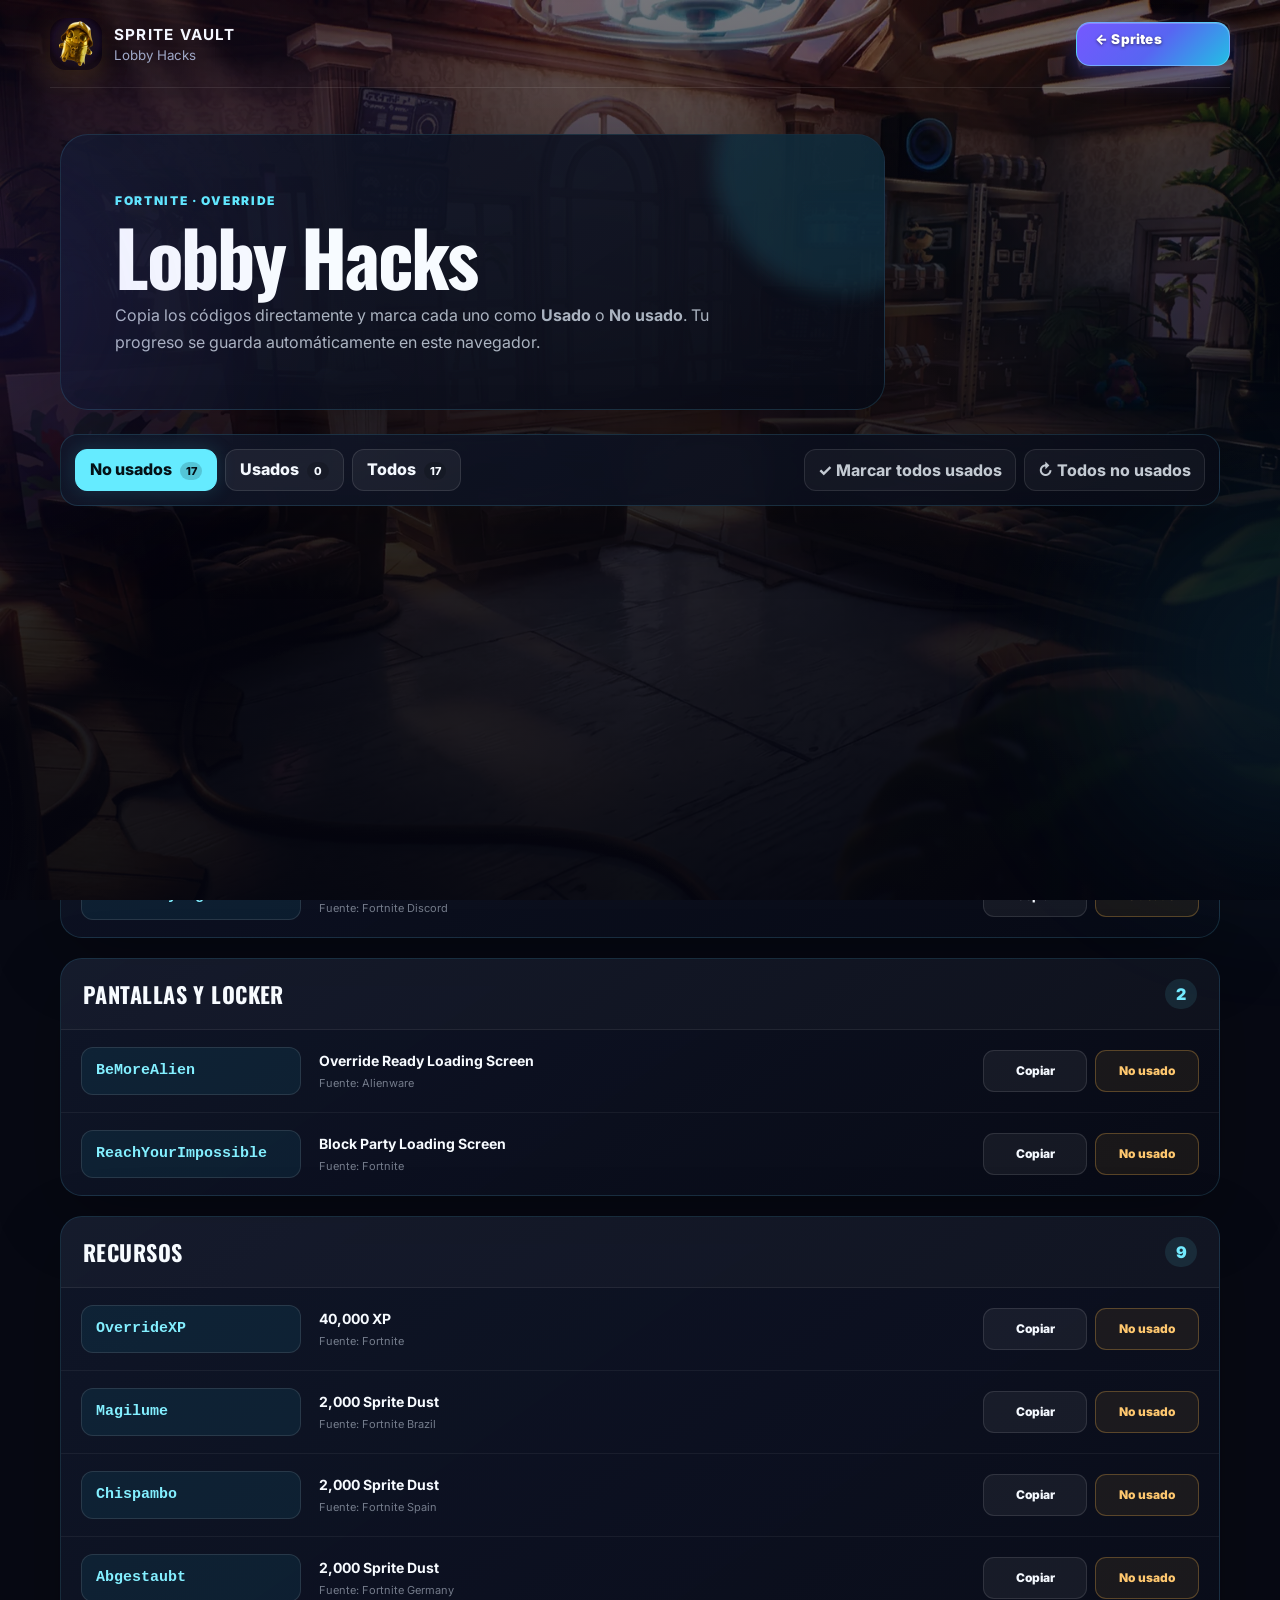
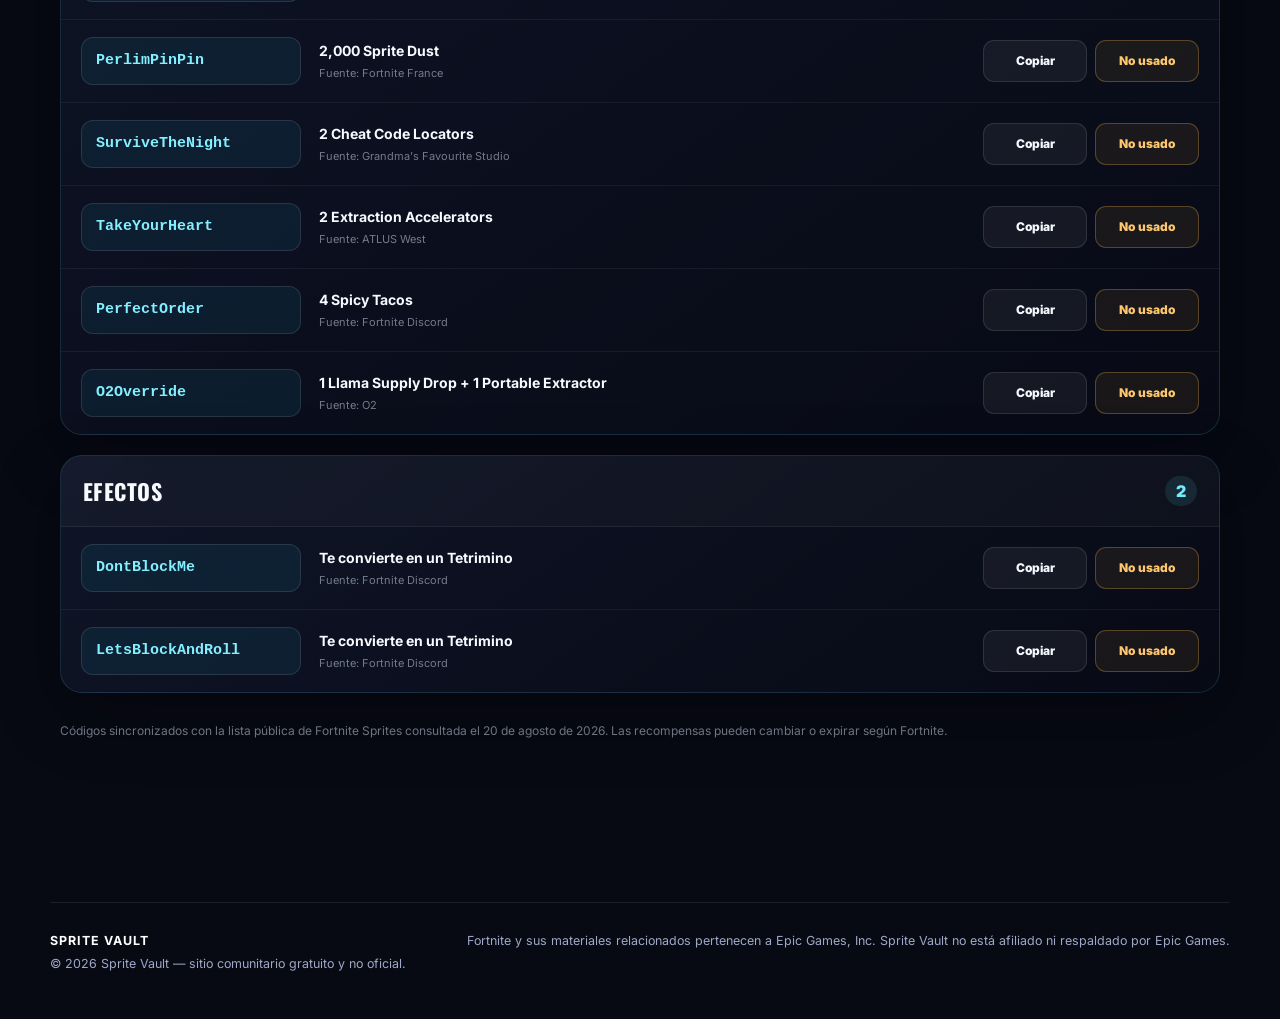
==== codes.html @ 7ed3a5ed "Add Lobby Hacks page" ====
<!DOCTYPE html>
<html lang="es">
<head>
  <meta charset="UTF-8" />
  <meta name="viewport" content="width=device-width, initial-scale=1.0" />
  <meta name="theme-color" content="#090b16" />
  <meta name="description" content="Códigos Lobby Hacks de Fortnite Override en Sprite Vault." />
  <title>Lobby Hacks | Sprite Vault</title>
  <link rel="preconnect" href="https://fonts.googleapis.com">
  <link rel="preconnect" href="https://fonts.gstatic.com" crossorigin>
  <link href="https://fonts.googleapis.com/css2?family=Inter:wght@400;500;600;700;800;900&family=Oswald:wght@500;700;900&display=swap" rel="stylesheet">
  <link rel="stylesheet" href="styles.css?v=12.0" />
  <link rel="stylesheet" href="codes.css?v=12.0" />
</head>
<body class="lobby-hacks-page">
  <div class="page-backdrop" aria-hidden="true"></div>
  <div class="ambient ambient-one"></div>
  <div class="ambient ambient-two"></div>

  <header class="site-header">
    <a class="brand" href="index.html" aria-label="Volver al rastreador de Sprite Vault">
      <span class="brand-mark"><img src="images/sprite-vault-logo.png" alt="" /></span>
      <span>
        <strong>SPRITE VAULT</strong>
        <small>Lobby Hacks</small>
      </span>
    </a>

    <div class="header-actions">
      <a class="button header-share-button lobby-back-link" href="index.html">← Sprites</a>
    </div>
  </header>

  <main class="lobby-shell">
    <section class="lobby-hero">
      <div class="lobby-hero-copy">
        <span class="lobby-kicker">FORTNITE · OVERRIDE</span>
        <h1>Lobby Hacks</h1>
        <p>Copia los códigos directamente y marca cada uno como <b>Usado</b> o <b>No usado</b>. Tu progreso se guarda automáticamente en este navegador.</p>
      </div>

      <aside class="lobby-progress-card" aria-label="Progreso de códigos">
        <span>PROGRESO</span>
        <strong id="hackProgressText">0 usados de 17</strong>
        <div class="hack-progress-track"><div class="hack-progress-fill" id="hackProgressFill"></div></div>
        <div class="lobby-mini-stats">
          <div><b id="hackUnusedCount">17</b><span>No usados</span></div>
          <div><b id="hackUsedCount">0</b><span>Usados</span></div>
          <div><b id="hackTotalCount">17</b><span>Total</span></div>
        </div>
      </aside>
    </section>

    <section class="lobby-toolbar" aria-label="Filtros de códigos">
      <div class="hack-filter-tabs" id="hackFilters">
        <button type="button" data-filter="unused">No usados <span id="filterUnusedCount">17</span></button>
        <button type="button" data-filter="used">Usados <span id="filterUsedCount">0</span></button>
        <button type="button" data-filter="all">Todos <span id="filterAllCount">17</span></button>
      </div>

      <div class="hack-bulk-actions">
        <button type="button" id="markAllUsed">✓ Marcar todos usados</button>
        <button type="button" id="markAllUnused">↻ Todos no usados</button>
      </div>
    </section>

    <section id="hackList" aria-live="polite"></section>

    <p class="lobby-source-note">
      Códigos sincronizados con la lista pública de Fortnite Sprites consultada el 20 de agosto de 2026. Las recompensas pueden cambiar o expirar según Fortnite.
    </p>
  </main>

  <footer>
    <div>
      <strong>SPRITE VAULT</strong>
      <span>© 2026 Sprite Vault — sitio comunitario gratuito y no oficial.</span>
    </div>
    <span>Fortnite y sus materiales relacionados pertenecen a Epic Games, Inc. Sprite Vault no está afiliado ni respaldado por Epic Games.</span>
  </footer>

  <script src="codes-data.js?v=12.0"></script>
  <script src="codes-app.js?v=12.0"></script>
</body>
</html>
---- styles.css ----
:root {
  --bg: #070913;
  --panel: rgba(18, 21, 39, .82);
  --panel-solid: #121527;
  --panel-light: #1a1f38;
  --text: #f5f7ff;
  --muted: #9fa8c7;
  --line: rgba(255,255,255,.09);
  --purple: #8b5cf6;
  --purple-light: #bda5ff;
  --cyan: #35d7ff;
  --green: #35e59b;
  --gold: #ffcc5c;
  --radius: 22px;
  --shadow: 0 20px 60px rgba(0,0,0,.35);
}
* { box-sizing: border-box; }
html { scroll-behavior: smooth; }
body {
  margin: 0; min-height: 100vh; color: var(--text);
  font-family: Inter, system-ui, sans-serif; overflow-x: hidden;
  background: var(--bg);
}
button, input, select { font: inherit; }
button, a { -webkit-tap-highlight-color: transparent; }

.page-backdrop {
  position: fixed;
  inset: 0;
  z-index: 0;
  pointer-events: none;
  background-image:
    linear-gradient(180deg, rgba(7,9,19,.56) 0%, rgba(7,9,19,.78) 42%, rgba(7,9,19,.94) 100%),
    radial-gradient(circle at 18% 18%, rgba(139,92,246,.17), transparent 32%),
    radial-gradient(circle at 84% 34%, rgba(53,215,255,.10), transparent 30%),
    url('images/vault-card-bg.webp');
  background-size: cover;
  background-position: center top;
  background-repeat: no-repeat;
  filter: saturate(.92) contrast(1.03);
}

.site-header,
.page-shell,
footer {
  position: relative;
  z-index: 2;
}

.ambient {
  position: fixed; width: 340px; height: 340px; border-radius: 50%;
  filter: blur(110px); opacity: .12; pointer-events: none; z-index: 1;
}
.ambient-one { background: var(--purple); top: 15%; left: -180px; }
.ambient-two { background: var(--cyan); right: -180px; top: 55%; }
.site-header {
  width: min(1180px, calc(100% - 32px)); margin: 0 auto; min-height: 88px;
  display: flex; align-items: center; justify-content: space-between; border-bottom: 1px solid var(--line);
}
.brand { display: flex; align-items: center; gap: 12px; text-decoration: none; color: var(--text); }
.brand-mark {
  display: grid;
  place-items: center;
  width: 52px;
  height: 52px;
  flex: 0 0 52px;
  border-radius: 16px;
  background: radial-gradient(circle at 50% 44%, rgba(255,211,85,.18), rgba(139,92,246,.08) 58%, transparent 72%);
  box-shadow: 0 8px 30px rgba(255,193,46,.16);
  overflow: hidden;
}
.brand-mark img {
  width: 94%;
  height: 94%;
  object-fit: contain;
  display: block;
  filter: drop-shadow(0 4px 8px rgba(0,0,0,.35));
}
.brand strong { display: block; letter-spacing: .08em; font-size: .95rem; }
.brand small { display: block; color: var(--muted); margin-top: 3px; }
.header-actions { display: flex; gap: 10px; }
.button { border: 1px solid transparent; border-radius: 12px; padding: 11px 16px; color: var(--text); text-decoration: none; cursor: pointer; font-weight: 700; }
.button-primary { background: linear-gradient(135deg, var(--purple), #6853e8); }
.button-ghost { background: rgba(255,255,255,.04); border-color: var(--line); }
.page-shell { width: min(1180px, calc(100% - 32px)); margin: 0 auto; }
.hero { min-height: 315px; display: flex; align-items: center; justify-content: space-between; gap: 60px; padding: 48px 4%; }
.hero-copy { max-width: 720px; }
.eyebrow { color: var(--cyan); font-weight: 800; letter-spacing: .14em; font-size: .72rem; text-transform: uppercase; }
.hero h1 { font-size: clamp(2.6rem, 6.4vw, 5rem); line-height: .98; letter-spacing: -.065em; margin: 16px 0 15px; max-width: 760px; }
.hero p { color: var(--muted); font-size: 1.02rem; line-height: 1.6; max-width: 560px; margin: 0; }
.hero-summary {
  display: inline-flex;
  align-items: center;
  margin-top: 18px;
  border: 1px solid var(--line);
  background: rgba(7,9,19,.44);
  color: #d7ddf4;
  border-radius: 999px;
  padding: 9px 13px;
  font-size: .78rem;
  font-weight: 700;
  backdrop-filter: blur(10px);
}
.stats-grid { display: grid; grid-template-columns: repeat(3, 1fr); gap: 16px; margin-bottom: 22px; }
.stat-card { background: var(--panel); border: 1px solid var(--line); border-radius: var(--radius); padding: 22px; backdrop-filter: blur(16px); box-shadow: var(--shadow); }
.stat-heading { display: flex; justify-content: space-between; align-items: center; }
.stat-heading span, .stat-card > span, .stat-highlight span { color: var(--muted); }
.stat-heading strong { font-size: 1.15rem; }
.progress-track { height: 9px; border-radius: 99px; background: rgba(255,255,255,.08); overflow: hidden; margin: 18px 0 12px; }
.progress-fill { height: 100%; width: 0; border-radius: inherit; background: linear-gradient(90deg, var(--purple), var(--cyan)); transition: width .35s ease; }
.progress-fill.mastery { background: linear-gradient(90deg, #f7b84b, #ffe58b); }
.stat-card small { color: var(--muted); }
.stat-highlight { display: flex; align-items: center; gap: 18px; }
.stat-highlight strong { display: block; font-size: 1.55rem; margin: 5px 0; }
.stat-icon { display: grid; place-items: center; min-width: 60px; height: 60px; border-radius: 18px; background: rgba(53,215,255,.1); color: var(--cyan) !important; font-size: 2rem; }
.control-panel {
  background: rgba(15,18,34,.9); border: 1px solid var(--line); border-radius: var(--radius); padding: 18px;
  position: sticky; top: 12px; z-index: 5; backdrop-filter: blur(20px); box-shadow: var(--shadow);
}
.search-wrap { display: flex; align-items: center; gap: 12px; background: rgba(255,255,255,.04); border: 1px solid var(--line); border-radius: 14px; padding: 0 15px; margin-bottom: 15px; }
.search-wrap span { color: var(--muted); font-size: 1.5rem; }
.search-wrap input { width: 100%; height: 50px; border: 0; outline: 0; background: transparent; color: var(--text); }
.search-wrap input::placeholder { color: #777f9d; }
.filters { display: flex; align-items: end; flex-wrap: wrap; gap: 16px; }
.filter-group { display: grid; gap: 7px; }
.filter-label { color: var(--muted); font-size: .72rem; font-weight: 800; text-transform: uppercase; letter-spacing: .08em; }
.segmented { display: flex; gap: 4px; background: rgba(255,255,255,.04); padding: 4px; border-radius: 12px; max-width: 100%; overflow-x: auto; scrollbar-width: thin; }
.segmented button { border: 0; border-radius: 9px; padding: 8px 10px; color: var(--muted); background: transparent; cursor: pointer; font-weight: 700; display: inline-flex; align-items: center; gap: 6px; white-space: nowrap; }
.segmented button span { min-width: 22px; padding: 2px 6px; border-radius: 999px; background: rgba(255,255,255,.08); color: #cbd2ea; font-size: .68rem; line-height: 1.35; text-align: center; }
.segmented button.active span { background: rgba(139,92,246,.24); color: white; }
.segmented button.active { background: var(--panel-light); color: white; }
select { min-width: 170px; height: 40px; color: white; background: var(--panel-light); border: 1px solid var(--line); border-radius: 10px; padding: 0 12px; outline: 0; }
.toggle { display: flex; align-items: center; gap: 9px; color: var(--muted); cursor: pointer; margin: 0 0 7px auto; font-size: .9rem; }
.toggle input { display: none; }
.toggle-ui { width: 42px; height: 24px; background: #353a50; border-radius: 99px; position: relative; }
.toggle-ui::after { content: ""; position: absolute; width: 18px; height: 18px; top: 3px; left: 3px; border-radius: 50%; background: white; transition: transform .2s ease; }
.toggle input:checked + .toggle-ui { background: var(--purple); }
.toggle input:checked + .toggle-ui::after { transform: translateX(18px); }
.results-heading { display: flex; justify-content: space-between; align-items: end; margin: 52px 0 20px; }
.results-heading h2 { margin: 8px 0 0; font-size: 2rem; letter-spacing: -.04em; }
.result-count { color: var(--muted); }
.theme-section { margin-bottom: 42px; }
.theme-header { display: flex; align-items: center; gap: 12px; margin: 0 0 16px; color: var(--text); font-size: 1.2rem; }
.theme-header::after { content: ""; height: 1px; background: var(--line); flex: 1; }
.theme-header small { color: var(--muted); font-size: .8rem; font-weight: 500; }
.sprite-grid { display: grid; grid-template-columns: repeat(4, 1fr); gap: 16px; }
.sprite-card {
  --theme-accent: rgba(53,215,255,.35);
  --theme-overlay: linear-gradient(165deg, rgba(18,21,39,.32), rgba(18,21,39,.56));
  --theme-overlay-hover: linear-gradient(165deg, rgba(18,21,39,.16), rgba(18,21,39,.3));
  --theme-border: rgba(255,255,255,.09);
  --theme-shadow: rgba(0,0,0,.2);
  background: var(--panel);
  border: 1px solid var(--theme-border);
  border-radius: 20px;
  overflow: hidden;
  box-shadow: 0 14px 35px var(--theme-shadow);
  transition: transform .24s ease, border-color .24s ease, box-shadow .24s ease;
}
.sprite-card:hover {
  transform: translateY(-6px);
  border-color: color-mix(in srgb, var(--theme-accent) 70%, white 20%);
  box-shadow: 0 18px 40px color-mix(in srgb, var(--theme-accent) 26%, rgba(0,0,0,.45));
}
.sprite-card.is-owned { border-color: color-mix(in srgb, var(--theme-accent) 55%, rgba(53,229,155,.5)); }
.sprite-visual {
  height: 250px;
  display: grid;
  place-items: center;
  position: relative;
  overflow: hidden;
  isolation: isolate;
  background: #0e1121;
}

/* The page uses the room image. Each Sprite card keeps only its own theme tint. */
.sprite-visual::before {
  content: "";
  position: absolute;
  inset: 0;
  z-index: -2;
  background:
    radial-gradient(circle at 50% 35%, color-mix(in srgb, var(--theme-accent) 66%, transparent) 0%, transparent 52%),
    linear-gradient(150deg, color-mix(in srgb, var(--theme-accent) 26%, #151a31), #0e1121 72%);
  opacity: .95;
  transition: opacity .28s ease, transform .28s ease, filter .28s ease;
}

.sprite-visual::after {
  content: "";
  position: absolute;
  inset: 0;
  z-index: -1;
  background:
    linear-gradient(125deg, rgba(255,255,255,.07), transparent 32%),
    var(--theme-overlay);
  opacity: .72;
  transition: opacity .28s ease, background .28s ease;
}

.sprite-card:hover .sprite-visual::before {
  opacity: 1;
  transform: scale(1.04);
  filter: saturate(1.18) brightness(1.08);
}

.sprite-card:hover .sprite-visual::after {
  background:
    linear-gradient(125deg, rgba(255,255,255,.12), transparent 34%),
    var(--theme-overlay-hover);
  opacity: .48;
}
.sprite-image {
  width: 90%; height: 90%; object-fit: contain; position: relative; z-index: 1;
  filter: drop-shadow(0 16px 18px rgba(0,0,0,.45)); transition: transform .25s ease;
}
.sprite-card:hover .sprite-image { transform: scale(1.06); }
.image-fallback { display: none; font-size: 4rem; color: var(--purple-light); position: relative; z-index: 1; }
.sprite-image.image-error { display: none; }
.sprite-image.image-error + .image-fallback { display: block; }
.sprite-rarity {
  position: absolute; z-index: 2; top: 12px; left: 12px; border-radius: 99px;
  background: rgba(7,9,19,.72); border: 1px solid color-mix(in srgb, var(--theme-accent) 40%, rgba(255,255,255,.09));
  padding: 6px 10px; font-size: .68rem; font-weight: 800; text-transform: uppercase; backdrop-filter: blur(10px);
}
.sprite-info { padding: 17px; }
.sprite-title-row { display: flex; justify-content: space-between; gap: 10px; min-height: 82px; }
.sprite-title-row > div { flex: 1; min-width: 0; }
.sprite-theme { color: color-mix(in srgb, var(--theme-accent) 70%, white 35%); font-size: .68rem; font-weight: 800; text-transform: uppercase; letter-spacing: .09em; }
.sprite-name { margin: 6px 0 3px; font-size: 1.07rem; line-height: 1.2; }
.sprite-secondary-row {
  display: flex;
  align-items: baseline;
  justify-content: space-between;
  gap: 10px;
  min-width: 0;
}
.sprite-original-name,
.sprite-find-rate {
  color: #727b99;
  font-size: .7rem;
  font-weight: 600;
  line-height: 1.3;
}
.sprite-original-name { min-width: 0; overflow: hidden; text-overflow: ellipsis; white-space: nowrap; }
.sprite-find-rate { flex: 0 0 auto; text-align: right; }
.favorite-button { border: 0; background: transparent; color: #78809e; font-size: 1.6rem; cursor: pointer; align-self: start; }
.favorite-button.active { color: var(--gold); }
.sprite-actions { display: grid; grid-template-columns: 1fr 1fr; gap: 8px; margin-top: 14px; }
.sprite-actions button { border: 1px solid var(--line); border-radius: 10px; padding: 9px 6px; cursor: pointer; color: var(--muted); background: rgba(255,255,255,.04); font-size: .76rem; font-weight: 800; }
.collection-button.active { color: #07130e; background: var(--green); border-color: var(--green); }
.mastery-button.active { color: #201500; background: var(--gold); border-color: var(--gold); }
.mastery-button:disabled { opacity: .35; cursor: not-allowed; }
.empty-state { text-align: center; padding: 90px 20px; color: var(--muted); }
.empty-state span { font-size: 4rem; color: var(--purple-light); }
.empty-state h3 { color: white; margin-bottom: 8px; }
dialog { border: 0; padding: 0; border-radius: 22px; color: var(--text); background: transparent; width: min(520px, calc(100% - 28px)); }
dialog::backdrop { background: rgba(2,3,9,.78); backdrop-filter: blur(8px); }
.dialog-card { position: relative; background: #13172b; border: 1px solid var(--line); border-radius: 22px; padding: 28px; }
.dialog-card h2 { margin-bottom: 8px; }
.dialog-card p { color: var(--muted); line-height: 1.6; }
.dialog-close {
  position: absolute;
  z-index: 40;
  right: 14px;
  top: 12px;
  width: 40px;
  height: 40px;
  display: grid;
  place-items: center;
  border: 1px solid rgba(255,255,255,.11);
  border-radius: 50%;
  background: rgba(7,9,19,.72);
  color: white;
  font-size: 1.45rem;
  line-height: 1;
  cursor: pointer;
  backdrop-filter: blur(12px);
}
.share-box { display: flex; gap: 8px; margin-top: 18px; }
.share-box input { min-width: 0; flex: 1; border: 1px solid var(--line); border-radius: 10px; background: #0b0e1c; color: var(--muted); padding: 11px; }
.share-box button { border: 0; border-radius: 10px; background: var(--purple); color: white; padding: 0 16px; font-weight: 800; cursor: pointer; }
#copyStatus { display: block; min-height: 18px; margin-top: 10px; color: var(--green); }
footer { width: min(1180px, calc(100% - 32px)); margin: 70px auto 0; border-top: 1px solid var(--line); padding: 28px 0 45px; display: flex; justify-content: space-between; gap: 30px; color: var(--muted); font-size: .78rem; line-height: 1.6; }
footer div { display: grid; gap: 3px; }
footer strong { color: white; letter-spacing: .08em; }
@media (max-width: 1050px) { .sprite-grid { grid-template-columns: repeat(3, 1fr); } }
@media (max-width: 820px) {
  .hero { padding-inline: 0; }
  .stats-grid { grid-template-columns: 1fr 1fr; } .stat-highlight { grid-column: 1 / -1; }
  .sprite-grid { grid-template-columns: repeat(2, 1fr); } .toggle { margin-left: 0; }
}
@media (max-width: 620px) {
  .brand-mark { width: 46px; height: 46px; flex-basis: 46px; }
  .page-backdrop {
    background-position: 53% top;
    background-image:
      linear-gradient(180deg, rgba(7,9,19,.58) 0%, rgba(7,9,19,.82) 40%, rgba(7,9,19,.96) 100%),
      radial-gradient(circle at 20% 16%, rgba(139,92,246,.15), transparent 34%),
      url('images/vault-card-bg.webp');
  }
  .site-header { min-height: 76px; } .brand small { display: none; }
  .header-actions {
    gap: 6px;
  }
  .header-actions .button-ghost {
    display: inline-flex;
    align-items: center;
    justify-content: center;
    padding: 9px 10px;
    font-size: .72rem;
    line-height: 1.1;
    text-align: center;
  }
  .header-actions .button-primary {
    padding: 9px 10px;
    font-size: .72rem;
    line-height: 1.1;
    text-align: center;
  }
  .hero { min-height: auto; padding: 40px 0 32px; } .hero h1 { font-size: 2.75rem; }
  .stats-grid { grid-template-columns: 1fr; } .stat-highlight { grid-column: auto; }
  .control-panel {
    position: static;
    top: auto;
    z-index: auto;
  }
  .segmented { width: 100%; overflow-x: auto; }
  .segmented button { flex: 1 0 auto; } .filters, .filter-group { width: 100%; } select { width: 100%; }
  .sprite-grid { grid-template-columns: 1fr 1fr; gap: 10px; }
  .sprite-visual { height: 180px; } .sprite-info { padding: 13px; }
  .sprite-title-row { min-height: 91px; } .sprite-name { font-size: .95rem; }
  .sprite-actions { grid-template-columns: 1fr; }
  .results-heading { margin-top: 38px; } .result-count { display: none; }
  footer { flex-direction: column; gap: 8px; } .share-box { flex-direction: column; } .share-box button { padding: 11px; }
}
@media (max-width: 390px) { .sprite-grid { grid-template-columns: 1fr; } .sprite-visual { height: 230px; } }


/* ===== V9: progress, profile sharing, mobile controls and details ===== */
.progress-overview {
  display: grid;
  grid-template-columns: minmax(300px, .88fr) 1.5fr;
  gap: 16px;
  margin-bottom: 22px;
}
.progress-circle-card {
  display: flex;
  align-items: center;
  gap: 22px;
  min-height: 100%;
  padding: 24px;
  background: rgba(18,21,39,.82);
  border: 1px solid var(--line);
  border-radius: var(--radius);
  backdrop-filter: blur(16px);
  box-shadow: var(--shadow);
}
.progress-ring {
  --progress: 0;
  width: 132px;
  aspect-ratio: 1;
  flex: 0 0 132px;
  display: grid;
  place-items: center;
  border-radius: 50%;
  background:
    radial-gradient(circle at center, #11152a 58%, transparent 60%),
    conic-gradient(var(--cyan) calc(var(--progress) * 1%), rgba(255,255,255,.08) 0);
  box-shadow: 0 0 34px rgba(53,215,255,.13);
}
.progress-ring-inner {
  width: 96px;
  aspect-ratio: 1;
  display: grid;
  place-content: center;
  text-align: center;
  border-radius: 50%;
  background: rgba(8,11,23,.9);
  border: 1px solid rgba(255,255,255,.08);
}
.progress-ring-inner strong { font-size: 1.65rem; letter-spacing: -.04em; }
.progress-ring-inner span { color: var(--muted); font-size: .7rem; margin-top: 2px; }
.progress-circle-copy h2 { margin: 8px 0 7px; font-size: 1.45rem; letter-spacing: -.035em; }
.progress-circle-copy p { color: var(--muted); margin: 0; line-height: 1.5; }
.compact-stats { margin: 0; }
.compact-stats .stat-card { box-shadow: none; }

.reset-filters {
  align-self: end;
  min-height: 40px;
  margin: 0 0 0 auto;
  padding: 8px 12px;
  border: 1px solid var(--line);
  border-radius: 10px;
  background: rgba(255,255,255,.045);
  color: #c5cce4;
  cursor: pointer;
  font-weight: 750;
  white-space: nowrap;
}
.reset-filters:hover { color: white; border-color: rgba(189,165,255,.35); }

.sprite-visual { cursor: pointer; }
.new-badge {
  position: absolute;
  z-index: 3;
  top: 12px;
  right: 12px;
  padding: 6px 9px;
  border-radius: 999px;
  background: linear-gradient(135deg,#35e59b,#35d7ff);
  color: #061510;
  font-size: .65rem;
  font-weight: 900;
  letter-spacing: .055em;
  text-transform: uppercase;
  box-shadow: 0 6px 20px rgba(53,229,155,.22);
}
.view-detail-hint {
  position: absolute;
  z-index: 3;
  left: 50%;
  bottom: 12px;
  translate: -50% 8px;
  opacity: 0;
  padding: 7px 11px;
  border: 1px solid rgba(255,255,255,.13);
  border-radius: 999px;
  background: rgba(7,9,19,.7);
  color: white;
  font-size: .7rem;
  font-weight: 800;
  backdrop-filter: blur(10px);
  transition: opacity .2s ease, translate .2s ease;
}
.sprite-card:hover .view-detail-hint { opacity: 1; translate: -50% 0; }

.sprite-dialog { width: min(880px, calc(100% - 24px)); }
.sprite-detail-card {
  display: grid;
  grid-template-columns: minmax(260px, .9fr) 1.1fr;
  padding: 0;
  overflow: hidden;
}
.sprite-detail-visual {
  --theme-accent: rgba(53,215,255,.7);
  min-height: 510px;
  position: relative;
  display: grid;
  place-items: center;
  background:
    radial-gradient(circle at 50% 35%, color-mix(in srgb,var(--theme-accent) 62%,transparent), transparent 52%),
    linear-gradient(145deg,#151a31,#0e1121);
  overflow: hidden;
}
.sprite-detail-visual::before {
  content:"";
  position:absolute;
  inset:0;
  background: var(--theme-overlay);
  opacity:.56;
}
.sprite-detail-visual img {
  position: relative;
  z-index: 1;
  width: 92%;
  height: 88%;
  object-fit: contain;
  filter: drop-shadow(0 22px 24px rgba(0,0,0,.48));
}
.detail-new { top: 18px; right: 18px; }
.sprite-detail-content { padding: 40px 34px 32px; }
.sprite-detail-content h2 { font-size: 2rem; margin: 8px 0 5px; letter-spacing: -.045em; }
.detail-secondary-row {
  display: flex;
  align-items: flex-start;
  justify-content: space-between;
  gap: 18px;
  margin: 0 0 24px;
}
#detailOriginalName,
.detail-find-rate > strong {
  color: var(--muted);
  font-size: .86rem;
  font-weight: 650;
  line-height: 1.35;
}
.detail-find-rate {
  display: grid;
  justify-items: end;
  gap: 3px;
  max-width: 190px;
  text-align: right;
}
.detail-find-rate small {
  color: #7f88a4;
  font-size: .61rem;
  line-height: 1.25;
}
.detail-rarity-card {
  padding: 15px;
  border: 1px solid var(--line);
  border-radius: 14px;
  background: rgba(255,255,255,.035);
}
.detail-rarity-card span { display:block; color:var(--muted); font-size:.72rem; margin-bottom:6px; }
.detail-rarity-card strong { font-size:1.04rem; }
.rarity-explanation {
  margin-top: 14px;
  padding: 14px;
  border-left: 3px solid var(--cyan);
  background: rgba(53,215,255,.055);
  color: #dce4fa;
  line-height: 1.55;
  font-size: .86rem;
}
.rarity-source { display:block; color:#7f88a4; line-height:1.5; margin-top:10px; }
.detail-ability-card {
  margin-top: 14px;
  padding: 16px;
  border: 1px solid color-mix(in srgb,var(--theme-accent) 34%,var(--line));
  border-radius: 14px;
  background: linear-gradient(145deg,rgba(255,255,255,.055),rgba(255,255,255,.025));
  box-shadow: inset 0 1px 0 rgba(255,255,255,.045);
}
.detail-card-label {
  display: block;
  margin-bottom: 8px;
  color: var(--theme-accent);
  font-size: .72rem;
  font-weight: 900;
  letter-spacing: .09em;
  text-transform: uppercase;
}
#detailAbility,
.detail-variant-bonus p {
  margin: 0;
  color: #eef3ff;
  font-size: .9rem;
  line-height: 1.55;
}
.detail-variant-bonus {
  margin-top: 13px;
  padding-top: 13px;
  border-top: 1px solid rgba(255,255,255,.09);
}
.detail-variant-bonus strong {
  display: block;
  margin-bottom: 5px;
  color: #b8c4e2;
  font-size: .74rem;
}
.detail-variant-bonus p { color: #dce5fb; font-size: .84rem; }
.detail-actions { display:grid; grid-template-columns:1fr 1fr; gap:9px; margin-top:26px; }
.detail-actions button {
  min-height: 44px;
  border:1px solid var(--line);
  border-radius:11px;
  color:var(--muted);
  background:rgba(255,255,255,.045);
  cursor:pointer;
  font-weight:800;
}
.detail-actions button.active:first-child { background:var(--green); border-color:var(--green); color:#07130e; }
.detail-actions button.active:last-child { background:var(--gold); border-color:var(--gold); color:#201500; }
.detail-actions button:disabled { opacity:.42; cursor:not-allowed; }

.public-view .collection-button,
.public-view .mastery-button { cursor:not-allowed; }
.public-view .favorite-button { visibility:hidden; }

@media (max-width: 920px) {
  .progress-overview { grid-template-columns:1fr; }
  .compact-stats { grid-template-columns:repeat(3,1fr); }
  .compact-stats .stat-highlight { grid-column:auto; }
}
@media (max-width: 700px) {
  .control-panel .filters {
    display:grid;
    grid-template-columns:1fr;
    gap:12px;
  }
  .control-panel .filter-group { min-width:0; }
  .segmented {
    display:grid;
    grid-template-columns:repeat(2,minmax(0,1fr));
    overflow:visible;
    gap:6px;
    padding:6px;
  }
  .segmented button {
    justify-content:space-between;
    min-height:40px;
    padding:8px 10px;
  }
  .segmented button:first-child { grid-column:1 / -1; }
  .toggle { margin:0; min-height:40px; }
  .reset-filters { width:100%; margin:0; }
  .sprite-detail-card { grid-template-columns:1fr; max-height:88vh; overflow:auto; }
  .sprite-detail-visual { min-height:300px; }
  .sprite-detail-content { padding:28px 22px 24px; }
}
@media (max-width: 520px) {
  .progress-circle-card { align-items:center; padding:19px; gap:15px; }
  .progress-ring { width:104px; flex-basis:104px; }
  .progress-ring-inner { width:76px; }
  .progress-ring-inner strong { font-size:1.3rem; }
  .progress-circle-copy h2 { font-size:1.15rem; }
  .compact-stats { grid-template-columns:1fr; }
  .detail-actions { grid-template-columns:1fr; }
  .view-detail-hint { display:none; }
}


@media (max-width: 470px) {
  .site-header {
    gap: 8px;
  }

  .brand {
    min-width: 0;
  }

  .brand strong {
    font-size: .78rem;
  }

  .header-actions {
    flex: 1;
    justify-content: flex-end;
  }

  .header-actions .button {
    max-width: 104px;
    min-height: 38px;
    padding: 7px 8px;
    font-size: .66rem;
  }
}

@media (max-width: 370px) {
  .brand strong {
    display: none;
  }

  .brand-logo {
    width: 42px;
    height: 42px;
  }

  .header-actions .button {
    max-width: 112px;
  }
}


/* ===== V9.4: screenshot sharing and New group ===== */

.new-filter-button {
  color: #bdfbe3 !important;
}

.new-filter-button span {
  background: rgba(53,229,155,.13) !important;
  color: #bdfbe3 !important;
}

.new-filter-button.active {
  background: linear-gradient(135deg,rgba(53,229,155,.16),rgba(53,215,255,.13)) !important;
  box-shadow: inset 0 0 0 1px rgba(53,229,155,.14);
}

.new-group-summary {
  display: flex;
  align-items: center;
  justify-content: space-between;
  gap: 22px;
  margin-bottom: 18px;
  padding: 20px 22px;
  border: 1px solid rgba(53,229,155,.18);
  border-radius: 18px;
  background:
    linear-gradient(130deg,rgba(53,229,155,.07),rgba(53,215,255,.045)),
    rgba(18,21,39,.74);
}

.new-group-summary h3 {
  margin: 6px 0 4px;
  font-size: 1.6rem;
}

.new-group-summary p {
  margin: 0;
  color: var(--muted);
  line-height: 1.5;
}

.new-group-count {
  min-width: 112px;
  padding: 13px 16px;
  border-radius: 15px;
  background: rgba(7,9,19,.48);
  text-align: center;
}

.new-group-count strong,
.new-group-count span {
  display: block;
}

.new-group-count strong {
  color: #ff7894;
  font-size: 1.65rem;
}

.new-group-count span {
  margin-top: 3px;
  color: var(--muted);
  font-size: .72rem;
}

.sprite-card.new-filter-card { position: relative; }

.new-status-label {
  position: absolute;
  z-index: 5;
  left: 12px;
  bottom: 12px;
  padding: 5px 8px;
  border-radius: 999px;
  font-size: .62rem;
  font-weight: 900;
  letter-spacing: .05em;
}

.new-status-label.owned {
  background: rgba(53,229,155,.92);
  color: #06150f;
}

.new-status-label.missing {
  background: #ff5d7c;
  color: white;
}

.new-filter-card .view-detail-hint {
  display: none;
}

.sprite-card.new-missing-highlight .sprite-image {
  opacity: 1;
  filter: drop-shadow(0 16px 18px rgba(0,0,0,.45));
}

/* Full-page view made for mobile screenshots. */
.capture-page[hidden] {
  display: none;
}

body.capture-mode {
  min-height: 100vh;
  overflow-y: auto;
}

body.capture-mode > .site-header,
body.capture-mode > .page-shell,
body.capture-mode > footer,
body.capture-mode > dialog {
  display: none !important;
}

.capture-page {
  position: relative;
  z-index: 20;
  min-height: 100vh;
  padding: 18px 16px 48px;
}

.capture-toolbar {
  position: sticky;
  top: 10px;
  z-index: 30;
  width: min(1180px,100%);
  margin: 0 auto 16px;
  display: grid;
  grid-template-columns: auto 1fr auto;
  align-items: center;
  gap: 14px;
  padding: 12px;
  border: 1px solid rgba(255,255,255,.11);
  border-radius: 16px;
  background: rgba(10,13,28,.9);
  backdrop-filter: blur(18px);
  box-shadow: 0 12px 34px rgba(0,0,0,.3);
}

.capture-back {
  min-height: 40px;
  padding: 9px 12px;
  border: 1px solid var(--line);
  border-radius: 11px;
  background: rgba(255,255,255,.055);
  color: white;
  cursor: pointer;
  font-weight: 800;
}

.capture-toolbar-copy {
  display: grid;
  gap: 2px;
}

.capture-toolbar-copy strong {
  font-size: .9rem;
}

.capture-toolbar-copy span {
  color: var(--muted);
  font-size: .72rem;
}

.capture-view-buttons {
  display: flex;
  gap: 5px;
  padding: 4px;
  border-radius: 12px;
  background: rgba(255,255,255,.045);
}

.capture-view-buttons button {
  min-height: 36px;
  padding: 7px 11px;
  border: 0;
  border-radius: 9px;
  background: transparent;
  color: var(--muted);
  cursor: pointer;
  font-size: .75rem;
  font-weight: 800;
}

.capture-view-buttons button.active {
  background: var(--panel-light);
  color: white;
}

.capture-sheet {
  width: min(1180px,100%);
  margin: 0 auto;
  overflow: hidden;
  border: 1px solid rgba(189,165,255,.19);
  border-radius: 22px;
  background:
    linear-gradient(180deg,rgba(11,14,30,.86),rgba(7,9,19,.97)),
    url('images/vault-card-bg.webp') center top / cover fixed;
  box-shadow: 0 25px 80px rgba(0,0,0,.42);
}

.capture-sheet-header {
  display: flex;
  align-items: center;
  justify-content: space-between;
  gap: 24px;
  padding: 24px;
  border-bottom: 1px solid rgba(255,255,255,.08);
  background: rgba(7,9,19,.46);
}

.capture-sheet-brand {
  display: flex;
  align-items: center;
  gap: 12px;
}

.capture-sheet-brand img {
  width: 58px;
  height: 58px;
  object-fit: contain;
}

.capture-sheet-brand strong,
.capture-sheet-brand span {
  display: block;
}

.capture-sheet-brand strong {
  letter-spacing: .1em;
  font-size: .96rem;
}

.capture-sheet-brand span {
  margin-top: 4px;
  color: var(--muted);
  font-size: .76rem;
}

.capture-sheet-summary {
  display: grid;
  grid-template-columns: repeat(4,minmax(72px,1fr));
  gap: 8px;
}

.capture-sheet-summary div {
  min-width: 82px;
  padding: 10px 12px;
  border: 1px solid rgba(255,255,255,.075);
  border-radius: 12px;
  background: rgba(7,9,19,.55);
  text-align: center;
}

.capture-sheet-summary strong,
.capture-sheet-summary span {
  display: block;
}

.capture-sheet-summary strong {
  font-size: 1.08rem;
}

.capture-sheet-summary span {
  margin-top: 2px;
  color: var(--muted);
  font-size: .64rem;
}

.capture-legend {
  display: flex;
  flex-wrap: wrap;
  gap: 12px 18px;
  padding: 14px 24px;
  border-bottom: 1px solid rgba(255,255,255,.06);
  background: rgba(7,9,19,.32);
  color: #cbd3eb;
  font-size: .72rem;
}

.capture-legend span {
  display: inline-flex;
  align-items: center;
  gap: 6px;
}

.capture-legend i {
  width: 20px;
  height: 20px;
  display: grid;
  place-items: center;
  border-radius: 7px;
  font-style: normal;
  font-size: .66rem;
  font-weight: 900;
}

.legend-owned {
  background: var(--green);
  color: #06150f;
}

.legend-missing {
  background: #ff5d7c;
  color: white;
}

.legend-mastered {
  background: var(--gold);
  color: #251800;
}

.legend-new {
  background: var(--cyan);
  color: #00181e;
}

.capture-section-heading {
  display: flex;
  align-items: end;
  justify-content: space-between;
  gap: 20px;
  padding: 22px 24px 14px;
}

.capture-section-heading h1 {
  margin: 6px 0 0;
  font-size: 1.9rem;
  letter-spacing: -.045em;
}

.capture-section-heading > span {
  color: var(--muted);
  font-size: .78rem;
}

.capture-grid {
  display: grid;
  grid-template-columns: repeat(8,minmax(0,1fr));
  gap: 9px;
  padding: 10px 18px 24px;
}

.capture-sprite {
  --theme-accent: rgba(72,217,255,.72);
  position: relative;
  min-width: 0;
  overflow: hidden;
  border: 1px solid color-mix(in srgb,var(--theme-accent) 42%,rgba(255,255,255,.08));
  border-radius: 13px;
  background:
    radial-gradient(circle at 50% 28%,color-mix(in srgb,var(--theme-accent) 28%,transparent),transparent 55%),
    rgba(15,18,34,.88);
}

.capture-sprite-image {
  position: relative;
  aspect-ratio: 1;
  display: grid;
  place-items: center;
  overflow: hidden;
}

.capture-sprite-image img {
  width: 94%;
  height: 94%;
  object-fit: contain;
  filter: drop-shadow(0 7px 8px rgba(0,0,0,.36));
}

.capture-sprite > strong {
  height: 36px;
  display: -webkit-box;
  align-content: center;
  padding: 5px 6px 7px;
  overflow: hidden;
  color: #eef2ff;
  font-size: .64rem;
  line-height: 1.15;
  text-align: center;
  -webkit-line-clamp: 2;
  -webkit-box-orient: vertical;
}

.capture-sprite.is-owned::before,
.capture-sprite.is-missing::after {
  position: absolute;
  z-index: 5;
  top: 6px;
  left: 6px;
  min-width: 22px;
  height: 22px;
  display: grid;
  place-items: center;
  border-radius: 8px;
  font-size: .68rem;
  font-weight: 950;
}

.capture-sprite.is-owned::before {
  content: "✓";
  background: var(--green);
  color: #06150f;
}

.capture-sprite.is-missing {
  border: 2px solid rgba(255,93,124,.96);
  box-shadow:
    inset 0 0 0 1px rgba(255,93,124,.16),
    0 0 16px rgba(255,61,103,.15);
}

.capture-sprite.is-missing::after {
  content: "!";
  background: #ff5d7c;
  color: white;
}

.capture-sprite.is-missing .capture-sprite-image img {
  opacity: 1;
  filter: drop-shadow(0 7px 8px rgba(0,0,0,.36));
}

.capture-sprite.is-missing > strong {
  color: #ffffff;
}

.capture-new-badge {
  position: absolute;
  z-index: 4;
  right: 5px;
  top: 5px;
  padding: 3px 5px;
  border-radius: 999px;
  background: var(--cyan);
  color: #00171d;
  font-size: .46rem;
  font-weight: 950;
  text-transform: uppercase;
}

.capture-mastered-badge {
  position: absolute;
  z-index: 4;
  right: 5px;
  bottom: 5px;
  width: 22px;
  height: 22px;
  display: grid;
  place-items: center;
  border-radius: 8px;
  background: var(--gold);
  color: #241800;
  font-size: .72rem;
}

.capture-sheet-footer {
  display: flex;
  justify-content: space-between;
  gap: 20px;
  padding: 15px 24px 18px;
  border-top: 1px solid rgba(255,255,255,.07);
  color: #8e98b6;
  font-size: .7rem;
}

.capture-tip {
  width: min(1180px,100%);
  margin: 14px auto 0;
  color: #adb5ce;
  font-size: .76rem;
  text-align: center;
}

@media (max-width: 900px) {
  .capture-grid {
    grid-template-columns: repeat(6,minmax(0,1fr));
  }
}

@media (max-width: 700px) {
  .segmented button:first-child {
    grid-column: auto;
  }

  .segmented {
    grid-template-columns: repeat(2,minmax(0,1fr));
  }

  .segmented .new-filter-button {
    grid-column: auto;
  }

  .capture-page {
    padding: 8px 7px 34px;
  }

  .capture-toolbar {
    top: 5px;
    grid-template-columns: auto 1fr;
    gap: 8px;
    border-radius: 14px;
  }

  .capture-toolbar-copy span {
    display: none;
  }

  .capture-view-buttons {
    grid-column: 1 / -1;
    display: grid;
    grid-template-columns: 1fr 1fr;
  }

  .capture-sheet {
    border-radius: 15px;
  }

  .capture-sheet-header {
    align-items: flex-start;
    padding: 15px 13px 13px;
  }

  .capture-sheet-brand img {
    width: 43px;
    height: 43px;
  }

  .capture-sheet-brand strong {
    font-size: .77rem;
  }

  .capture-sheet-brand span {
    font-size: .62rem;
  }

  .capture-sheet-summary {
    grid-template-columns: repeat(2,minmax(58px,1fr));
    gap: 5px;
  }

  .capture-sheet-summary div {
    min-width: 0;
    padding: 7px 6px;
  }

  .capture-sheet-summary strong {
    font-size: .85rem;
  }

  .capture-sheet-summary span {
    font-size: .54rem;
  }

  .capture-legend {
    gap: 8px 12px;
    padding: 10px 12px;
    font-size: .6rem;
  }

  .capture-section-heading {
    padding: 15px 13px 8px;
  }

  .capture-section-heading h1 {
    font-size: 1.35rem;
  }

  .capture-grid {
    grid-template-columns: repeat(4,minmax(0,1fr));
    gap: 5px;
    padding: 7px 7px 15px;
  }

  .capture-sprite {
    border-radius: 9px;
  }

  .capture-sprite > strong {
    height: 31px;
    padding: 4px 3px 5px;
    font-size: .52rem;
  }

  .capture-sprite.is-owned::before,
  .capture-sprite.is-missing::after {
    top: 4px;
    left: 4px;
    min-width: 18px;
    height: 18px;
    border-radius: 6px;
    font-size: .55rem;
  }

  .capture-new-badge {
    right: 3px;
    top: 3px;
    padding: 2px 4px;
    font-size: .38rem;
  }

  .capture-mastered-badge {
    right: 3px;
    bottom: 3px;
    width: 18px;
    height: 18px;
    border-radius: 6px;
    font-size: .58rem;
  }

  .capture-sheet-footer {
    padding: 11px 12px 13px;
    font-size: .58rem;
  }

  .new-group-summary {
    align-items: flex-start;
    padding: 16px;
  }

  .new-group-count {
    min-width: 88px;
    padding: 10px;
  }
}

@media (max-width: 390px) {
  .capture-grid {
    grid-template-columns: repeat(4,minmax(0,1fr));
  }

  .capture-sheet-header {
    display: grid;
    grid-template-columns: 1fr;
  }

  .capture-sheet-summary {
    width: 100%;
    grid-template-columns: repeat(4,minmax(0,1fr));
  }

  .new-group-summary {
    display: grid;
    grid-template-columns: 1fr;
  }

  .new-group-count {
    width: 100%;
  }
}


/* ===== V9.5: animated 3D Sprite showcase ===== */

.sprite-showcase {
  --showcase-color: #46b8ff;
  --showcase-soft: rgba(70,184,255,.34);
  position: relative;
  flex: 0 0 290px;
  min-height: 300px;
  display: grid;
  justify-items: center;
  align-content: center;
  perspective: 900px;
  isolation: isolate;
}

.showcase-stage {
  position: relative;
  width: 242px;
  height: 226px;
  display: grid;
  place-items: center;
  transform-style: preserve-3d;
}

.showcase-glow {
  position: absolute;
  width: 178px;
  height: 178px;
  border-radius: 50%;
  background:
    radial-gradient(circle,
      color-mix(in srgb,var(--showcase-color) 72%,white 9%) 0%,
      var(--showcase-soft) 31%,
      transparent 72%);
  filter: blur(8px);
  opacity: .86;
  animation: showcaseGlow 3.8s ease-in-out infinite;
  transition: background .65s ease;
}

.showcase-glow::after {
  content: "";
  position: absolute;
  inset: 31%;
  border-radius: 50%;
  background: var(--showcase-color);
  filter: blur(22px);
  opacity: .4;
}

.showcase-ring {
  position: absolute;
  border: 1px solid color-mix(in srgb,var(--showcase-color) 52%,transparent);
  border-radius: 50%;
  opacity: .58;
  transition: border-color .6s ease;
}

.showcase-ring::after {
  content: "";
  position: absolute;
  width: 8px;
  height: 8px;
  border-radius: 50%;
  background: var(--showcase-color);
  box-shadow: 0 0 13px var(--showcase-color);
}

.showcase-ring-one {
  width: 208px;
  height: 112px;
  rotate: -18deg;
  animation: showcaseOrbitOne 12s linear infinite;
}

.showcase-ring-one::after {
  top: 8px;
  left: 35px;
}

.showcase-ring-two {
  width: 172px;
  height: 172px;
  rotate: 23deg;
  animation: showcaseOrbitTwo 15s linear infinite reverse;
}

.showcase-ring-two::after {
  right: 15px;
  bottom: 25px;
}

.showcase-model {
  position: relative;
  z-index: 3;
  width: 198px;
  height: 198px;
  display: grid;
  place-items: center;
  transform-style: preserve-3d;
  animation: showcaseRotate3d 7.5s ease-in-out infinite;
  transition:
    opacity .36s ease,
    scale .36s ease,
    filter .36s ease,
    transform .36s ease;
}

.showcase-model img {
  width: 100%;
  height: 100%;
  object-fit: contain;
  filter:
    drop-shadow(0 20px 18px rgba(0,0,0,.4))
    drop-shadow(0 0 14px var(--showcase-soft));
  transition: filter .65s ease;
}

.showcase-meta {
  position: relative;
  z-index: 5;
  min-width: 210px;
  display: grid;
  justify-items: center;
  gap: 4px;
  margin-top: -2px;
  padding: 12px 18px 13px;
  border: 1px solid color-mix(in srgb,var(--showcase-color) 32%,rgba(255,255,255,.08));
  border-radius: 16px;
  background: rgba(7,9,19,.52);
  backdrop-filter: blur(13px);
  box-shadow: 0 12px 28px rgba(0,0,0,.22);
  transition:
    opacity .3s ease,
    translate .3s ease,
    border-color .6s ease;
}

.showcase-kicker {
  color: color-mix(in srgb,var(--showcase-color) 72%,white);
  font-size: .62rem;
  font-weight: 850;
  letter-spacing: .115em;
  text-transform: uppercase;
}

.showcase-meta strong {
  max-width: 240px;
  overflow: hidden;
  color: white;
  font-size: 1.08rem;
  letter-spacing: -.025em;
  text-align: center;
  text-overflow: ellipsis;
  white-space: nowrap;
}

.showcase-rarity {
  color: var(--showcase-color);
  font-size: .76rem;
  font-weight: 850;
  transition: color .6s ease;
}

.showcase-particle {
  position: absolute;
  z-index: 4;
  width: 5px;
  height: 5px;
  border-radius: 50%;
  background: var(--showcase-color);
  box-shadow: 0 0 9px var(--showcase-color);
  opacity: .68;
}

.particle-one {
  left: 24px;
  top: 68px;
  animation: showcaseParticle 3.5s ease-in-out infinite;
}

.particle-two {
  right: 18px;
  top: 110px;
  animation: showcaseParticle 4.3s ease-in-out .7s infinite;
}

.particle-three {
  left: 58px;
  bottom: 22px;
  animation: showcaseParticle 3.9s ease-in-out 1.2s infinite;
}

.sprite-showcase.is-switching .showcase-model {
  opacity: 0;
  scale: .68;
  filter: blur(8px);
  transform: rotateY(48deg) translateY(7px);
}

.sprite-showcase.is-switching .showcase-meta {
  opacity: 0;
  translate: 0 7px;
}

@keyframes showcaseRotate3d {
  0%,100% {
    transform: rotateX(2deg) rotateY(-13deg) translateY(2px);
  }
  50% {
    transform: rotateX(-3deg) rotateY(13deg) translateY(-7px);
  }
}

@keyframes showcaseGlow {
  0%,100% {
    scale: .94;
    opacity: .66;
  }
  50% {
    scale: 1.08;
    opacity: .96;
  }
}

@keyframes showcaseOrbitOne {
  to { rotate: 342deg; }
}

@keyframes showcaseOrbitTwo {
  to { rotate: 383deg; }
}

@keyframes showcaseParticle {
  0%,100% {
    translate: 0 6px;
    opacity: .25;
  }
  50% {
    translate: 0 -8px;
    opacity: .92;
  }
}

@media (max-width: 820px) {
  .hero {
    flex-direction: column;
    align-items: stretch;
    gap: 26px;
  }

  .hero-copy {
    max-width: 680px;
  }

  .sprite-showcase {
    align-self: center;
    flex-basis: auto;
    width: min(100%,350px);
    min-height: 274px;
  }
}

@media (max-width: 620px) {
  .hero {
    gap: 18px;
  }

  .sprite-showcase {
    min-height: 250px;
  }

  .showcase-stage {
    width: 218px;
    height: 192px;
  }

  .showcase-model {
    width: 169px;
    height: 169px;
  }

  .showcase-ring-one {
    width: 188px;
    height: 101px;
  }

  .showcase-ring-two {
    width: 153px;
    height: 153px;
  }

  .showcase-glow {
    width: 154px;
    height: 154px;
  }

  .showcase-meta {
    min-width: 202px;
    padding: 10px 15px 11px;
  }
}

@media (prefers-reduced-motion: reduce) {
  .showcase-model,
  .showcase-glow,
  .showcase-ring,
  .showcase-particle {
    animation: none !important;
  }
}


/* ===== V9.6: full-color missing Sprites and cache-safe showcase ===== */

/* Missing Sprites remain completely visible everywhere. */
.capture-sprite.is-missing {
  background:
    radial-gradient(circle at 50% 28%,
      color-mix(in srgb,var(--theme-accent) 28%,transparent),
      transparent 55%),
    rgba(15,18,34,.9) !important;
  border: 3px solid #ff4f72 !important;
  box-shadow:
    inset 0 0 0 1px rgba(255,255,255,.06),
    0 0 17px rgba(255,79,114,.2) !important;
}

.capture-sprite.is-missing .capture-sprite-image img,
.sprite-card.new-missing-highlight .sprite-image {
  opacity: 1 !important;
  filter: drop-shadow(0 8px 9px rgba(0,0,0,.38)) !important;
}

.capture-sprite.is-missing > strong {
  color: #ffffff !important;
}

.capture-sprite.is-missing::after {
  content: "!";
  background: #ff4f72;
  color: white;
  box-shadow: 0 0 10px rgba(255,79,114,.42);
}

/* Keep the showcase polished while its next image is loading. */
.showcase-model img {
  opacity: 1;
}

.sprite-showcase.is-switching .showcase-model {
  opacity: .18;
  scale: .82;
  filter: blur(3px);
}

/* Clear visual card behind the animated Sprite. */
.sprite-showcase::before {
  content: "";
  position: absolute;
  inset: 22px 4px 3px;
  z-index: -2;
  border: 1px solid color-mix(in srgb,var(--showcase-color) 24%,rgba(255,255,255,.07));
  border-radius: 28px;
  background:
    radial-gradient(circle at 50% 38%,var(--showcase-soft),transparent 49%),
    rgba(7,9,19,.3);
  backdrop-filter: blur(8px);
  transition: border-color .6s ease, background .6s ease;
}

@media (max-width: 620px) {
  .sprite-showcase::before {
    inset: 12px 8px 2px;
  }
}


/* ===== V9.7: public Discord banner and collection-role sync ===== */
.discord-cta-banner {
  position: relative;
  z-index: 3;
  width: min(1180px, calc(100% - 32px));
  margin: 18px auto 0;
  display: grid;
  grid-template-columns: auto minmax(0, 1fr) auto;
  align-items: center;
  gap: 18px;
  padding: 18px 20px;
  border: 1px solid rgba(189,165,255,.24);
  border-radius: 20px;
  background:
    radial-gradient(circle at 5% 10%, rgba(139,92,246,.28), transparent 36%),
    linear-gradient(120deg, rgba(22,20,48,.96), rgba(14,22,42,.94));
  box-shadow: 0 18px 55px rgba(0,0,0,.3), inset 0 1px rgba(255,255,255,.04);
  overflow: hidden;
}
.discord-cta-banner::after {
  content: "";
  position: absolute;
  width: 220px;
  height: 220px;
  right: 12%;
  top: -165px;
  border-radius: 50%;
  background: rgba(53,215,255,.17);
  filter: blur(55px);
  pointer-events: none;
}
.discord-cta-icon {
  width: 58px;
  height: 58px;
  display: grid;
  place-items: center;
  border: 1px solid rgba(255,204,92,.25);
  border-radius: 17px;
  background: linear-gradient(145deg,rgba(255,204,92,.15),rgba(139,92,246,.13));
  font-size: 1.7rem;
  box-shadow: 0 12px 28px rgba(0,0,0,.22);
}
.discord-cta-copy { min-width: 0; }
.discord-cta-kicker {
  display: block;
  color: #c9baff;
  font-size: .65rem;
  font-weight: 900;
  letter-spacing: .14em;
  margin-bottom: 4px;
}
.discord-cta-copy strong { display: block; font-size: 1.08rem; }
.discord-cta-copy p {
  margin: 5px 0 3px;
  color: #d7dcf1;
  font-size: .84rem;
  line-height: 1.5;
}
.discord-cta-copy small { color: #929bb9; font-size: .69rem; }
.discord-cta-actions {
  position: relative;
  z-index: 1;
  display: grid;
  justify-items: end;
  gap: 9px;
}
.discord-cta-benefits { display: flex; flex-wrap: wrap; justify-content: flex-end; gap: 6px; }
.discord-cta-benefits span {
  padding: 5px 8px;
  border: 1px solid rgba(255,255,255,.08);
  border-radius: 999px;
  background: rgba(255,255,255,.035);
  color: #b9c2de;
  font-size: .65rem;
  font-weight: 700;
}
.discord-cta-button-row {
  display: grid;
  grid-template-columns: repeat(2,minmax(0,1fr));
  gap: 8px;
  width: min(390px,100%);
}
.discord-cta-button,
.discord-share-button {
  min-width: 0;
  min-height: 42px;
  display: grid;
  place-items: center;
  padding: 9px 12px;
  text-align: center;
  font-size: .76rem;
  line-height: 1.15;
}
.discord-share-button {
  border-color: rgba(255,255,255,.13);
  background: rgba(255,255,255,.055);
}
.discord-cta-button {
  background: linear-gradient(135deg,#7c5cff,#5865f2);
  box-shadow: 0 10px 28px rgba(88,101,242,.24);
}
.discord-cta-button:hover,
.discord-share-button:hover { transform: translateY(-1px); }

.discord-role-panel {
  display: grid;
  grid-template-columns: 1.08fr .92fr;
  gap: 22px;
  margin: 22px 0 28px;
  padding: 28px;
  border: 1px solid rgba(139,92,246,.2);
  border-radius: 24px;
  background:
    radial-gradient(circle at 15% 20%, rgba(139,92,246,.13), transparent 32%),
    rgba(13,16,31,.88);
  box-shadow: var(--shadow);
  backdrop-filter: blur(18px);
}
.discord-role-intro h2 {
  margin: 9px 0 10px;
  max-width: 620px;
  font-size: clamp(1.55rem,3.5vw,2.25rem);
  letter-spacing: -.045em;
}
.discord-role-intro > p {
  max-width: 620px;
  margin: 0;
  color: var(--muted);
  line-height: 1.65;
}
.discord-role-steps { display: flex; flex-wrap: wrap; gap: 8px; margin-top: 22px; }
.discord-role-steps span {
  display: inline-flex;
  align-items: center;
  gap: 7px;
  padding: 8px 10px;
  border: 1px solid var(--line);
  border-radius: 999px;
  color: #c2cae3;
  background: rgba(255,255,255,.035);
  font-size: .72rem;
  font-weight: 700;
}
.discord-role-steps b {
  display: grid;
  place-items: center;
  width: 19px;
  height: 19px;
  border-radius: 50%;
  background: rgba(139,92,246,.2);
  color: #d9d0ff;
  font-size: .65rem;
}
.discord-role-card {
  padding: 18px;
  border: 1px solid rgba(255,255,255,.1);
  border-radius: 19px;
  background: linear-gradient(150deg,rgba(27,31,57,.94),rgba(14,17,32,.96));
  box-shadow: 0 16px 36px rgba(0,0,0,.22);
}
.discord-account-row { display: flex; align-items: center; gap: 11px; }
.discord-avatar {
  width: 44px;
  height: 44px;
  flex: 0 0 44px;
  display: grid;
  place-items: center;
  overflow: hidden;
  border-radius: 50%;
  background: linear-gradient(135deg,#5865f2,#8b5cf6);
  color: white;
  font-weight: 900;
}
.discord-avatar img { width: 100%; height: 100%; object-fit: cover; }
.discord-account-label {
  display: block;
  margin-bottom: 3px;
  color: #8791b0;
  font-size: .59rem;
  font-weight: 900;
  letter-spacing: .11em;
}
.discord-account-row strong { font-size: .9rem; }
.discord-text-button {
  margin-left: auto;
  border: 0;
  background: transparent;
  color: #aeb7d4;
  cursor: pointer;
  font-size: .72rem;
  font-weight: 800;
}
.discord-role-preview {
  display: grid;
  grid-template-columns: 1fr 1fr;
  gap: 8px;
  margin: 16px 0 12px;
}
.discord-role-preview > div {
  padding: 13px;
  border: 1px solid var(--line);
  border-radius: 13px;
  background: rgba(255,255,255,.035);
}
.discord-role-preview span { display: block; color: #8e98b7; font-size: .64rem; margin-bottom: 5px; }
.discord-role-preview strong { font-size: .9rem; }
.discord-special-role-preview { grid-column: 1 / -1; }
.discord-special-role-preview strong { line-height: 1.45; }
.discord-sync-status {
  display: flex;
  align-items: center;
  gap: 8px;
  min-height: 37px;
  padding: 9px 11px;
  border-radius: 11px;
  background: rgba(255,255,255,.035);
  color: #adb6d2;
  font-size: .71rem;
  font-weight: 700;
}
.discord-sync-status i {
  width: 8px;
  height: 8px;
  flex: 0 0 8px;
  border-radius: 50%;
  background: #77809b;
  box-shadow: 0 0 0 4px rgba(119,128,155,.1);
}
.discord-sync-status.is-ready i { background: var(--green); box-shadow: 0 0 0 4px rgba(53,229,155,.12); }
.discord-sync-status.is-warning i { background: var(--gold); box-shadow: 0 0 0 4px rgba(255,204,92,.12); }
.discord-sync-status.is-error i { background: #ff667f; box-shadow: 0 0 0 4px rgba(255,102,127,.12); }
.discord-role-actions { display: grid; grid-template-columns: 1fr 1fr; gap: 8px; margin-top: 11px; }
.discord-role-actions .button { display: grid; place-items: center; min-height: 42px; padding: 9px 11px; font-size: .76rem; }
.discord-sync-button { border-color: rgba(53,215,255,.22); background: rgba(53,215,255,.1); }
.discord-role-actions button:disabled { opacity: .42; cursor: not-allowed; }
.discord-role-message { min-height: 17px; margin: 10px 2px 0; color: #858fac; font-size: .66rem; line-height: 1.45; }
.public-view .discord-role-panel { display: none; }

@media (max-width: 860px) {
  .discord-cta-banner { grid-template-columns: auto minmax(0,1fr); }
  .discord-cta-actions { grid-column: 1 / -1; width: 100%; display: flex; align-items: center; justify-content: space-between; }
  .discord-role-panel { grid-template-columns: 1fr; }
}
@media (max-width: 600px) {
  .discord-cta-banner { margin-top: 12px; padding: 15px; gap: 12px; border-radius: 17px; }
  .discord-cta-icon { width: 46px; height: 46px; flex-basis: 46px; border-radius: 14px; font-size: 1.35rem; }
  .discord-cta-copy p { font-size: .76rem; }
  .discord-cta-copy small { display: none; }
  .discord-cta-actions { display: grid; justify-items: stretch; }
  .discord-cta-benefits { justify-content: flex-start; }
  .discord-cta-button-row { width: 100%; }
  .discord-role-panel { padding: 19px; border-radius: 20px; }
  .discord-role-preview { grid-template-columns: 1fr; }
}
@media (max-width: 390px) {
  .discord-role-actions { grid-template-columns: 1fr; }
}


/* ===== V9.9: mobile detail navigation and simplified CTA ===== */
.mobile-dialog-back { display: none; }
body.sprite-dialog-open { overflow: hidden; }

@media (max-width: 700px) {
  dialog.sprite-dialog {
    inset: 0;
    width: 100vw;
    max-width: none;
    height: 100dvh;
    max-height: 100dvh;
    margin: 0;
    border-radius: 0;
  }

  .sprite-detail-card {
    min-height: 100dvh;
    max-height: 100dvh;
    border: 0;
    border-radius: 0;
    overflow-y: auto;
    overscroll-behavior: contain;
  }

  .mobile-dialog-back {
    position: sticky;
    top: 0;
    z-index: 30;
    display: flex;
    align-items: center;
    min-height: 52px;
    width: 100%;
    padding: calc(10px + env(safe-area-inset-top)) 18px 10px;
    border: 0;
    border-bottom: 1px solid rgba(255,255,255,.09);
    background: rgba(10,13,28,.94);
    color: white;
    font: inherit;
    font-size: .82rem;
    font-weight: 850;
    text-align: left;
    backdrop-filter: blur(18px);
    cursor: pointer;
  }

  .sprite-detail-card > .dialog-close { display: none; }
  .sprite-detail-visual { min-height: 42dvh; }
  .detail-secondary-row { gap: 12px; }
  .detail-find-rate { max-width: 155px; }
}

@media (max-width: 600px) {
  .discord-cta-button-row {
    grid-template-columns: repeat(2,minmax(0,1fr));
  }

  .discord-cta-button,
  .discord-share-button {
    min-height: 44px;
    padding-inline: 8px;
    font-size: .7rem;
  }
}

@media (max-width: 360px) {
  .discord-cta-button,
  .discord-share-button { font-size: .64rem; }
}


/* ===== V10.0: compact professional mobile UI + type/variant screenshot matrix ===== */
.capture-grid.is-matrix {
  display: block;
  padding: 4px 14px 20px;
}

.capture-sheet.is-screenshot {
  width: min(760px, 100%);
  background:
    linear-gradient(180deg, rgba(11,14,30,.96), rgba(7,9,19,.99)),
    url('images/vault-card-bg.webp') center top / cover;
}

.capture-sheet.is-screenshot .capture-sheet-header {
  padding-block: 15px;
}

.capture-sheet.is-screenshot .capture-legend {
  padding-block: 9px;
}

.capture-sheet.is-screenshot .capture-section-heading {
  padding-top: 14px;
  padding-bottom: 8px;
}

.capture-matrix {
  display: grid;
  gap: 5px;
}

.capture-matrix-row {
  display: grid;
  grid-template-columns: minmax(82px, 1.2fr) repeat(var(--capture-variant-count), minmax(0, 1fr));
  align-items: stretch;
  gap: 5px;
}

.capture-matrix-header {
  position: relative;
  z-index: 3;
  margin-bottom: 2px;
}

.capture-type-heading,
.capture-variant-heading {
  min-width: 0;
  display: grid;
  place-items: center;
  min-height: 30px;
  padding: 5px 4px;
  border: 1px solid rgba(255,255,255,.07);
  border-radius: 9px;
  background: rgba(255,255,255,.045);
  color: #aeb8d4;
  font-size: .57rem;
  font-weight: 900;
  letter-spacing: .035em;
  text-align: center;
  text-transform: uppercase;
}

.capture-type-heading {
  justify-items: start;
  padding-left: 10px;
  color: #dfe7ff;
}

.capture-variant-basico { color: #9fe8ff; background: rgba(72,217,255,.08); }
.capture-variant-dorado { color: #ffdc7a; background: rgba(255,205,90,.09); }
.capture-variant-gomita { color: #ff9bd1; background: rgba(255,118,193,.09); }
.capture-variant-galaxia { color: #b9adff; background: rgba(132,116,255,.1); }
.capture-variant-holografico { color: #9af4ff; background: rgba(104,236,255,.09); }

.capture-type-label {
  min-width: 0;
  display: flex;
  flex-direction: column;
  justify-content: center;
  gap: 3px;
  padding: 6px 8px;
  border: 1px solid rgba(255,255,255,.065);
  border-radius: 10px;
  background: rgba(255,255,255,.035);
}

.capture-type-label strong {
  overflow: hidden;
  color: #f2f5ff;
  font-size: .68rem;
  line-height: 1.05;
  text-overflow: ellipsis;
  white-space: nowrap;
}

.capture-type-label span {
  color: #7f8aa8;
  font-size: .52rem;
  font-weight: 800;
}

.capture-matrix-cell {
  min-width: 0;
  display: grid;
  place-items: center;
}

.capture-matrix-sprite,
.capture-matrix-empty {
  width: 100%;
  aspect-ratio: 1;
  border-radius: 10px;
}

.capture-matrix-sprite {
  --theme-accent: rgba(72,217,255,.72);
  position: relative;
  display: grid;
  place-items: center;
  overflow: hidden;
  border: 1px solid color-mix(in srgb, var(--theme-accent) 45%, rgba(255,255,255,.08));
  background:
    radial-gradient(circle at 50% 30%, color-mix(in srgb, var(--theme-accent) 30%, transparent), transparent 60%),
    rgba(15,18,34,.92);
}

.capture-matrix-sprite img {
  width: 91%;
  height: 91%;
  object-fit: contain;
  filter: drop-shadow(0 5px 6px rgba(0,0,0,.34));
}

.capture-matrix-sprite.is-owned::before,
.capture-matrix-sprite.is-missing::before {
  position: absolute;
  z-index: 4;
  top: 3px;
  left: 3px;
  width: 16px;
  height: 16px;
  display: grid;
  place-items: center;
  border-radius: 6px;
  font-size: .52rem;
  font-weight: 950;
}

.capture-matrix-sprite.is-owned::before {
  content: "✓";
  background: var(--green);
  color: #06150f;
}

.capture-matrix-sprite.is-missing {
  border-color: rgba(255,93,124,.88);
  background:
    radial-gradient(circle at 50% 30%, color-mix(in srgb, var(--theme-accent) 20%, transparent), transparent 60%),
    rgba(44,15,29,.72);
}

.capture-matrix-sprite.is-missing::before {
  content: "!";
  background: #ff5d7c;
  color: white;
}

.capture-matrix-sprite.is-missing img {
  opacity: .93;
}

.capture-matrix-empty {
  display: grid;
  place-items: center;
  border: 1px dashed rgba(255,255,255,.075);
  background: rgba(255,255,255,.018);
  color: rgba(255,255,255,.18);
  font-size: .7rem;
}

.capture-matrix-mastered,
.capture-matrix-new {
  position: absolute;
  z-index: 5;
  right: 3px;
  display: grid;
  place-items: center;
  border-radius: 5px;
  font-size: .48rem;
  font-weight: 950;
}

.capture-matrix-mastered {
  bottom: 3px;
  width: 16px;
  height: 16px;
  background: var(--gold);
  color: #241800;
}

.capture-matrix-new {
  top: 3px;
  min-width: 16px;
  height: 16px;
  padding-inline: 4px;
  background: var(--cyan);
  color: #00171d;
}

@media (max-width: 700px) {
  .page-shell {
    width: min(100% - 18px, 1180px);
  }

  .site-header {
    width: min(100% - 18px, 1180px);
    min-height: 64px;
  }

  .brand {
    gap: 8px;
  }

  .brand-mark {
    width: 40px;
    height: 40px;
    flex-basis: 40px;
    border-radius: 12px;
  }

  .brand strong {
    font-size: .82rem;
  }

  .discord-cta-banner {
    width: min(100% - 18px, 1180px);
    margin-top: 7px;
    padding: 12px;
    gap: 9px;
  }

  .discord-cta-copy strong {
    font-size: 1rem;
  }

  .discord-cta-copy p {
    margin-top: 3px;
    line-height: 1.42;
  }

  .discord-cta-benefits {
    display: none;
  }

  .hero {
    min-height: auto;
    padding: 25px 0 20px;
    gap: 14px;
  }

  .hero-copy h1 {
    max-width: 12ch;
    margin: 8px 0;
    font-size: clamp(2rem, 10vw, 2.65rem);
    line-height: .96;
  }

  .hero-copy p {
    font-size: .9rem;
  }

  .hero-summary {
    margin-top: 14px;
    padding: 8px 10px;
    font-size: .64rem;
  }

  .sprite-showcase {
    min-height: 235px;
    border-radius: 20px;
  }

  .showcase-stage {
    min-height: 180px;
  }

  .showcase-meta {
    padding: 10px 13px 12px;
  }

  .progress-overview {
    gap: 8px;
    margin-bottom: 12px;
  }

  .progress-circle-card {
    gap: 13px;
    padding: 14px;
    border-radius: 17px;
  }

  .progress-ring {
    width: 88px;
    height: 88px;
    flex-basis: 88px;
  }

  .progress-ring-inner strong {
    font-size: 1.35rem;
  }

  .progress-circle-copy h2 {
    margin: 5px 0;
    font-size: 1.18rem;
  }

  .progress-circle-copy p {
    font-size: .72rem;
  }

  .progress-overview .stats-grid {
    display: grid;
    grid-template-columns: repeat(3, minmax(0,1fr));
    gap: 7px;
  }

  .progress-overview .stat-card,
  .progress-overview .stat-highlight {
    min-width: 0;
    min-height: 88px;
    padding: 10px;
    border-radius: 14px;
    grid-column: auto;
  }

  .progress-overview .stat-heading {
    display: grid;
    gap: 4px;
  }

  .progress-overview .stat-heading span,
  .progress-overview .stat-card small,
  .progress-overview .stat-highlight span,
  .progress-overview .stat-highlight small {
    font-size: .54rem;
  }

  .progress-overview .stat-heading strong,
  .progress-overview .stat-highlight strong {
    font-size: .78rem;
  }

  .progress-overview .stat-highlight {
    display: grid;
    grid-template-columns: 1fr;
    gap: 4px;
  }

  .progress-overview .stat-icon {
    display: none;
  }

  .discord-role-panel {
    margin-top: 12px;
    padding: 15px;
  }

  .discord-role-intro h2 {
    font-size: 1.55rem;
  }

  .discord-role-intro p {
    font-size: .78rem;
  }

  .discord-role-steps {
    gap: 5px;
  }

  .discord-role-steps span {
    padding: 7px 8px;
    font-size: .58rem;
  }

  .discord-role-card {
    padding: 12px;
  }

  .control-panel {
    padding: 11px;
    border-radius: 16px;
  }

  .search-wrap {
    min-height: 42px;
  }

  .search-wrap input {
    font-size: .78rem;
  }

  .filters {
    gap: 8px;
  }

  .filter-label {
    font-size: .58rem;
  }

  .segmented {
    display: grid;
    grid-template-columns: repeat(3, minmax(0,1fr));
    gap: 5px;
    overflow: visible;
  }

  .segmented button {
    min-width: 0;
    padding: 7px 5px;
    font-size: .58rem;
    white-space: normal;
  }

  .toggle,
  .reset-filters {
    font-size: .67rem;
  }

  .results-heading {
    margin: 25px 0 12px;
  }

  .results-heading h2 {
    font-size: 1.45rem;
  }

  .theme-section {
    margin-bottom: 24px;
  }

  .theme-header {
    margin-bottom: 9px;
    font-size: .95rem;
  }

  .sprite-grid {
    grid-template-columns: repeat(2, minmax(0,1fr));
  }

  .sprite-grid {
    gap: 8px;
  }

  .sprite-card {
    border-radius: 15px;
    box-shadow: 0 9px 22px rgba(0,0,0,.25);
  }

  .sprite-card:hover {
    transform: none;
  }

  .sprite-visual {
    height: 142px;
  }

  .sprite-rarity {
    top: 7px;
    left: 7px;
    padding: 4px 6px;
    font-size: .5rem;
  }

  .sprite-info {
    padding: 10px;
  }

  .sprite-title-row {
    min-height: 70px;
    gap: 4px;
  }

  .sprite-theme {
    font-size: .52rem;
  }

  .sprite-name {
    margin-top: 4px;
    font-size: .84rem;
  }

  .sprite-original-name,
  .sprite-find-rate {
    font-size: .58rem;
    font-weight: 700;
  }

  .favorite-button {
    font-size: 1.25rem;
  }

  .sprite-actions {
    grid-template-columns: repeat(2, minmax(0,1fr));
    gap: 5px;
    margin-top: 8px;
  }

  .sprite-actions button {
    min-height: 33px;
    padding: 6px 3px;
    border-radius: 8px;
    font-size: .57rem;
    line-height: 1.12;
  }

  dialog.sprite-dialog {
    background: #090c19;
  }

  .mobile-dialog-back {
    position: fixed;
    top: calc(10px + env(safe-area-inset-top));
    left: 12px;
    z-index: 80;
    width: auto;
    min-height: 42px;
    padding: 9px 14px;
    border: 1px solid rgba(185,164,255,.32);
    border-radius: 999px;
    background: linear-gradient(135deg, rgba(116,77,235,.96), rgba(27,45,94,.96));
    color: #fff;
    font-size: .72rem;
    font-weight: 900;
    box-shadow: 0 10px 28px rgba(0,0,0,.38), 0 0 0 1px rgba(255,255,255,.06) inset;
    backdrop-filter: blur(14px);
  }

  .sprite-detail-card {
    padding-top: 0;
  }

  .sprite-detail-visual {
    min-height: 38dvh;
  }

  .sprite-detail-content {
    padding: 23px 18px 22px;
  }

  .sprite-detail-content h2 {
    font-size: 1.65rem;
  }

  .detail-secondary-row {
    align-items: flex-start;
  }

  #detailOriginalName,
  .detail-find-rate > strong {
    font-size: .83rem;
  }

  .detail-find-rate small {
    font-size: .54rem;
  }

  .detail-actions {
    grid-template-columns: repeat(2, minmax(0,1fr));
  }

  .capture-toolbar {
    padding: 8px;
  }

  .capture-view-buttons {
    grid-template-columns: repeat(3, minmax(0,1fr));
  }

  .capture-view-buttons button {
    min-width: 0;
    padding-inline: 5px;
    font-size: .58rem;
  }

  .capture-sheet.is-screenshot .capture-sheet-header {
    display: grid;
    grid-template-columns: 1fr;
    gap: 9px;
    padding: 11px;
  }

  .capture-sheet.is-screenshot .capture-sheet-brand img {
    width: 36px;
    height: 36px;
  }

  .capture-sheet.is-screenshot .capture-sheet-summary {
    width: 100%;
    grid-template-columns: repeat(4, minmax(0,1fr));
    gap: 4px;
  }

  .capture-sheet.is-screenshot .capture-sheet-summary div {
    min-width: 0;
    padding: 5px 3px;
    border-radius: 8px;
  }

  .capture-sheet.is-screenshot .capture-sheet-summary strong {
    font-size: .75rem;
  }

  .capture-sheet.is-screenshot .capture-sheet-summary span {
    font-size: .46rem;
  }

  .capture-sheet.is-screenshot .capture-legend {
    gap: 5px 9px;
    padding: 7px 9px;
    font-size: .5rem;
  }

  .capture-sheet.is-screenshot .capture-legend i {
    width: 15px;
    height: 15px;
    border-radius: 5px;
    font-size: .48rem;
  }

  .capture-sheet.is-screenshot .capture-section-heading {
    padding: 10px 9px 5px;
  }

  .capture-sheet.is-screenshot .capture-section-heading h1 {
    font-size: 1.05rem;
  }

  .capture-sheet.is-screenshot .capture-section-heading .eyebrow {
    font-size: .48rem;
  }

  .capture-grid.is-matrix {
    padding: 3px 6px 11px;
  }

  .capture-matrix {
    gap: 3px;
  }

  .capture-matrix-row {
    grid-template-columns: 52px repeat(var(--capture-variant-count), minmax(0,1fr));
    gap: 3px;
  }

  .capture-type-heading,
  .capture-variant-heading {
    min-height: 23px;
    padding: 3px 2px;
    border-radius: 6px;
    font-size: .42rem;
  }

  .capture-type-heading {
    padding-left: 6px;
  }

  .capture-type-label {
    gap: 2px;
    padding: 4px 5px;
    border-radius: 7px;
  }

  .capture-type-label strong {
    font-size: .5rem;
  }

  .capture-type-label span {
    font-size: .4rem;
  }

  .capture-matrix-sprite,
  .capture-matrix-empty {
    border-radius: 7px;
  }

  .capture-matrix-sprite.is-owned::before,
  .capture-matrix-sprite.is-missing::before,
  .capture-matrix-mastered,
  .capture-matrix-new {
    width: 13px;
    min-width: 13px;
    height: 13px;
    border-radius: 4px;
    font-size: .4rem;
  }

  .capture-sheet.is-screenshot .capture-sheet-footer {
    padding: 7px 9px 8px;
    font-size: .46rem;
  }
}

@media (max-width: 390px) {
  .sprite-grid {
    grid-template-columns: repeat(2, minmax(0,1fr));
  }

  .sprite-visual {
    height: 128px;
  }

  .sprite-name {
    font-size: .78rem;
  }

  .sprite-original-name,
  .sprite-find-rate {
    font-size: .53rem;
  }

  .sprite-actions button {
    font-size: .52rem;
  }
}


/* ===== V10.1: mobile image visibility + one-screen compact capture ===== */

/* A mastered Sprite uses a crown instead of a star. */
.legend-mastered,
.capture-mastered-badge,
.capture-matrix-mastered {
  font-family: Georgia, "Times New Roman", serif;
  color: #3b2500;
  background: linear-gradient(145deg, #ffe89a, #ffbd39 72%);
  border: 1px solid rgba(255,241,178,.9);
  box-shadow: 0 2px 8px rgba(255,188,43,.38);
}

.capture-mastered-badge,
.capture-matrix-mastered {
  left: 50%;
  right: auto;
  top: 50%;
  bottom: auto;
  transform: translate(-50%, -50%);
  border-radius: 999px;
}

@media (max-width: 700px) {
  /* Keep the entire character inside the card instead of cropping its body. */
  .sprite-visual {
    height: 172px;
    padding: 8px;
  }

  .sprite-image {
    width: 82%;
    height: 82%;
    max-width: 100%;
    max-height: 100%;
    object-fit: contain;
    object-position: center;
    transform: none !important;
  }

  /* Screenshot mode becomes a true dense sheet. */
  .capture-page.is-screenshot-mode {
    padding: 0;
  }

  .capture-page.is-screenshot-mode .capture-toolbar {
    position: relative;
    top: auto;
    display: grid;
    grid-template-columns: auto 1fr;
    gap: 5px;
    padding: 5px;
    border-radius: 0;
  }

  .capture-page.is-screenshot-mode .capture-toolbar-copy {
    display: none;
  }

  .capture-page.is-screenshot-mode .capture-back {
    min-height: 30px;
    padding: 5px 8px;
    border-radius: 9px;
    font-size: .54rem;
  }

  .capture-page.is-screenshot-mode .capture-view-buttons {
    display: grid;
    grid-template-columns: repeat(3, minmax(0,1fr));
    gap: 3px;
  }

  .capture-page.is-screenshot-mode .capture-view-buttons button {
    min-height: 30px;
    padding: 4px 2px;
    border-radius: 8px;
    font-size: .46rem;
  }

  .capture-page.is-screenshot-mode .capture-tip {
    display: none;
  }

  .capture-sheet.is-screenshot {
    width: 100%;
    border-radius: 0;
  }

  .capture-sheet.is-screenshot .capture-sheet-header {
    display: grid;
    grid-template-columns: minmax(0,1fr) minmax(180px,1.7fr);
    align-items: center;
    gap: 4px;
    padding: 4px 5px;
  }

  .capture-sheet.is-screenshot .capture-sheet-brand {
    min-width: 0;
    gap: 4px;
  }

  .capture-sheet.is-screenshot .capture-sheet-brand img {
    width: 23px;
    height: 23px;
  }

  .capture-sheet.is-screenshot .capture-sheet-brand strong {
    font-size: .54rem;
  }

  .capture-sheet.is-screenshot .capture-sheet-brand span {
    display: none;
  }

  .capture-sheet.is-screenshot .capture-sheet-summary {
    width: 100%;
    grid-template-columns: repeat(4, minmax(0,1fr));
    gap: 2px;
  }

  .capture-sheet.is-screenshot .capture-sheet-summary div {
    padding: 2px 1px;
    border-radius: 5px;
  }

  .capture-sheet.is-screenshot .capture-sheet-summary strong {
    font-size: .54rem;
    line-height: 1;
  }

  .capture-sheet.is-screenshot .capture-sheet-summary span {
    font-size: .31rem;
    line-height: 1;
  }

  .capture-sheet.is-screenshot .capture-legend {
    display: none;
  }

  .capture-sheet.is-screenshot .capture-section-heading {
    min-height: 23px;
    padding: 3px 5px 2px;
  }

  .capture-sheet.is-screenshot .capture-section-heading h1 {
    margin-top: 1px;
    font-size: .7rem;
    line-height: 1;
  }

  .capture-sheet.is-screenshot .capture-section-heading .eyebrow {
    display: none;
  }

  .capture-sheet.is-screenshot #captureResultCount {
    font-size: .43rem;
  }

  .capture-grid.is-matrix {
    padding: 1px 3px 3px;
  }

  .capture-matrix {
    gap: 1px;
  }

  .capture-matrix-row {
    height: 24px;
    grid-template-columns: 42px repeat(var(--capture-variant-count), minmax(0,1fr));
    gap: 1px;
  }

  .capture-matrix-header {
    height: 17px;
    margin-bottom: 1px;
  }

  .capture-type-heading,
  .capture-variant-heading {
    min-height: 17px;
    height: 17px;
    padding: 1px;
    border-radius: 4px;
    font-size: .31rem;
    line-height: 1;
    letter-spacing: 0;
  }

  .capture-type-heading {
    padding-left: 3px;
  }

  .capture-type-label {
    height: 24px;
    gap: 0;
    padding: 2px 3px;
    border-radius: 4px;
  }

  .capture-type-label strong {
    font-size: .39rem;
    line-height: 1;
  }

  .capture-type-label span {
    font-size: .3rem;
    line-height: 1;
  }

  .capture-matrix-cell,
  .capture-matrix-sprite,
  .capture-matrix-empty {
    height: 24px;
    min-height: 24px;
  }

  .capture-matrix-sprite,
  .capture-matrix-empty {
    width: 100%;
    aspect-ratio: auto;
    border-radius: 4px;
  }

  .capture-matrix-sprite img {
    width: 98%;
    height: 98%;
    max-width: 100%;
    max-height: 100%;
    object-fit: contain;
    object-position: center;
    filter: drop-shadow(0 1px 2px rgba(0,0,0,.35));
  }

  .capture-matrix-sprite.is-owned::before,
  .capture-matrix-sprite.is-missing::before,
  .capture-matrix-mastered,
  .capture-matrix-new {
    width: 8px;
    min-width: 8px;
    height: 8px;
    border-radius: 3px;
    font-size: .27rem;
    line-height: 1;
  }

  .capture-matrix-sprite.is-owned::before,
  .capture-matrix-sprite.is-missing::before {
    top: 1px;
    left: 1px;
  }

  .capture-matrix-mastered {
    width: 11px;
    min-width: 11px;
    height: 11px;
    font-size: .38rem;
    opacity: .92;
  }

  .capture-matrix-new {
    top: 1px;
    right: 1px;
    padding-inline: 1px;
  }

  .capture-sheet.is-screenshot .capture-sheet-footer {
    min-height: 12px;
    padding: 2px 4px;
    font-size: .31rem;
  }
}

@media (max-width: 390px) {
  .sprite-visual {
    height: 158px;
  }

  .sprite-image {
    width: 80%;
    height: 80%;
  }

  .capture-matrix-row,
  .capture-type-label,
  .capture-matrix-cell,
  .capture-matrix-sprite,
  .capture-matrix-empty {
    height: 23px;
    min-height: 23px;
  }
}

/* ===== V10.2: mobile CTA containment ===== */
.discord-cta-label-mobile {
  display: none;
}

@media (max-width: 600px) {
  .discord-cta-button-row {
    grid-template-columns: minmax(0, .92fr) minmax(0, 1.08fr);
  }

  .discord-cta-button,
  .discord-share-button {
    width: 100%;
    max-width: 100%;
    overflow: hidden;
  }

  .discord-cta-button {
    white-space: normal;
    overflow-wrap: anywhere;
    text-wrap: balance;
  }

  .discord-cta-label-desktop {
    display: none;
  }

  .discord-cta-label-mobile {
    display: inline;
  }
}


/* ===== V10.1.5 Screenshot section copied exactly ===== */
.capture-mastered-badge,
.capture-matrix-mastered {
  left: auto;
  right: 5px;
  top: auto;
  bottom: 5px;
  transform: none;
}

.capture-matrix-mastered {
  right: 2px;
  bottom: 2px;
}

@media (max-width: 700px) {
  .capture-page.is-screenshot-mode .capture-toolbar {
    grid-template-columns: auto 1fr;
    margin-bottom: 4px;
    padding: 4px;
  }

  .capture-page.is-screenshot-mode .capture-back {
    min-height: 28px;
    padding: 4px 7px;
  }

  .capture-page.is-screenshot-mode .capture-view-buttons button {
    min-height: 28px;
  }

  .capture-sheet.is-screenshot .capture-sheet-header {
    grid-template-columns: minmax(0,.72fr) minmax(190px,1.55fr);
    padding: 4px 5px;
  }

  .capture-sheet.is-screenshot .capture-section-heading {
    min-height: 20px;
    padding: 2px 5px 1px;
  }

  .capture-sheet.is-screenshot .capture-section-heading h1 {
    font-size: .66rem;
  }

  .capture-grid.is-matrix {
    padding: 1px 3px 4px;
  }

  .capture-matrix {
    gap: 1px;
  }

  .capture-matrix-row {
    height: 29px;
    grid-template-columns: 43px repeat(var(--capture-variant-count), minmax(0,1fr));
    gap: 1px;
  }

  .capture-matrix-header {
    height: 18px;
    margin-bottom: 1px;
  }

  .capture-type-heading,
  .capture-variant-heading {
    min-height: 18px;
    height: 18px;
    font-size: .32rem;
  }

  .capture-type-label,
  .capture-matrix-cell,
  .capture-matrix-sprite,
  .capture-matrix-empty {
    height: 29px;
    min-height: 29px;
  }

  .capture-type-label {
    padding: 2px 3px;
  }

  .capture-type-label strong {
    font-size: .4rem;
  }

  .capture-type-label span {
    font-size: .29rem;
  }

  .capture-matrix-sprite,
  .capture-matrix-empty {
    aspect-ratio: auto !important;
    border-radius: 4px;
  }

  .capture-matrix-sprite {
    display: flex;
    align-items: center;
    justify-content: center;
    padding: 1px 2px;
  }

  .capture-matrix-sprite img {
    display: block;
    width: auto;
    height: 27px;
    max-width: 88%;
    max-height: 27px;
    object-fit: contain;
    object-position: center;
    transform: none !important;
    filter: drop-shadow(0 1px 2px rgba(0,0,0,.38));
  }

  .capture-matrix-sprite.is-owned::before,
  .capture-matrix-sprite.is-missing::before,
  .capture-matrix-mastered,
  .capture-matrix-new {
    width: 8px;
    min-width: 8px;
    height: 8px;
    font-size: .27rem;
  }

  .capture-matrix-mastered {
    right: 1px;
    bottom: 1px;
    width: 9px;
    min-width: 9px;
    height: 9px;
    font-size: .31rem;
    opacity: .96;
  }

  .capture-sheet.is-screenshot .capture-sheet-footer {
    min-height: 10px;
    padding: 1px 4px 2px;
  }
}

@media (max-width: 390px) {
  .capture-matrix-row,
  .capture-type-label,
  .capture-matrix-cell,
  .capture-matrix-sprite,
  .capture-matrix-empty {
    height: 28px;
    min-height: 28px;
  }

  .capture-matrix-sprite img {
    height: 26px;
    max-height: 26px;
  }
}

.capture-sheet-footer {
  width: 100%;
  margin: 0;
}


/* ===== V11.1: four capture actions; generated images open in their own page ===== */
.capture-view-buttons {
  grid-template-columns: repeat(4,minmax(0,1fr));
}

.capture-view-buttons button:disabled {
  opacity: .68;
  cursor: wait;
}

@media (max-width: 700px) {
  .capture-view-buttons {
    grid-template-columns: repeat(2,minmax(0,1fr));
  }

  .capture-view-buttons button {
    min-height: 43px;
    padding: 7px 8px;
    font-size: .68rem;
    line-height: 1.12;
    white-space: normal;
  }
}


/* ===== V11.2: reliable same-page mobile capture preview ===== */
body.mobile-capture-open {
  overflow: hidden;
}

.mobile-capture-preview {
  position: fixed;
  z-index: 99999;
  inset: 0;
  overflow-x: hidden;
  overflow-y: auto;
  overscroll-behavior: contain;
  background: #05070d;
  -webkit-overflow-scrolling: touch;
}

.mobile-capture-preview[hidden] {
  display: none !important;
}

.mobile-capture-preview-toolbar {
  position: sticky;
  z-index: 3;
  top: 0;
  display: grid;
  grid-template-columns: auto minmax(0, 1fr);
  align-items: center;
  gap: 10px;
  min-height: 58px;
  padding: max(8px, env(safe-area-inset-top)) 10px 8px;
  border-bottom: 1px solid rgba(255,255,255,.09);
  background: rgba(5,7,13,.96);
  backdrop-filter: blur(14px);
  -webkit-backdrop-filter: blur(14px);
}

.mobile-capture-preview-back {
  min-height: 40px;
  padding: 0 14px;
  border: 1px solid rgba(255,255,255,.12);
  border-radius: 12px;
  background: rgba(255,255,255,.07);
  color: #fff;
  font: inherit;
  font-size: .84rem;
  font-weight: 900;
}

.mobile-capture-preview-title {
  overflow: hidden;
  color: #fff;
  font-size: .9rem;
  text-overflow: ellipsis;
  white-space: nowrap;
}

.mobile-capture-preview-body {
  width: 100%;
  min-height: calc(100dvh - 58px);
  display: block;
  padding-bottom: max(14px, env(safe-area-inset-bottom));
}

.mobile-capture-preview-loading {
  display: none !important;
}

.mobile-capture-preview-image {
  display: block;
  width: 100%;
  max-width: none;
  height: auto;
  margin: 0;
  background: #05070d;
}

@media (min-width: 701px) {
  .mobile-capture-preview {
    display: none !important;
  }
}


/* V11.3: cube sprites + silent capture loading */
.mobile-capture-preview-loading { color: transparent; position: relative; }
.mobile-capture-preview-loading::before { content:""; width:44px; height:44px; border-radius:999px; border:4px solid rgba(255,255,255,.18); border-top-color:#8c61ff; display:block; animation: mobileCaptureSpin .9s linear infinite; margin:auto; }
@keyframes mobileCaptureSpin { to { transform: rotate(360deg); } }


/* V11.5: remove mobile capture loader so image stays centered */
.mobile-capture-preview-loading,
.mobile-capture-preview-loading::before { display:none !important; content:none !important; }


/* ===== V11.7: CTA actions, dynamic missing headline, and Discord entry points ===== */
.brand {
  cursor: pointer;
  transition: transform .18s ease, filter .18s ease;
}

.brand:hover,
.brand:focus-visible {
  transform: translateY(-1px);
  filter: brightness(1.12);
}

.discord-cta-banner {
  grid-template-columns: auto minmax(0, 1fr) auto;
  grid-template-areas:
    "icon copy share"
    "icon copy actions";
  align-items: center;
}

.discord-cta-icon { grid-area: icon; }
.discord-cta-copy { grid-area: copy; }
.discord-share-top {
  grid-area: share;
  justify-self: end;
  align-self: start;
  min-width: 132px;
  min-height: 38px;
  padding: 8px 13px;
  border-color: rgba(255,255,255,.18);
  background: rgba(255,255,255,.08);
  color: #f4f6ff;
  font-size: .72rem;
  font-weight: 850;
}

.discord-cta-actions {
  grid-area: actions;
  align-self: end;
  min-width: 230px;
}

.discord-cta-button {
  width: 100%;
  min-height: 50px;
  padding: 11px 18px;
  font-size: .88rem;
  font-weight: 900;
  letter-spacing: .01em;
  white-space: nowrap;
  border-color: rgba(154,164,255,.35);
  box-shadow: 0 12px 32px rgba(88,101,242,.34), inset 0 1px rgba(255,255,255,.14);
}

.discord-cta-button:hover,
.discord-cta-button:focus-visible {
  box-shadow: 0 16px 38px rgba(88,101,242,.44), inset 0 1px rgba(255,255,255,.18);
}

.status-join-button {
  min-width: 76px;
  border: 1px solid rgba(139,116,255,.36);
  border-radius: 9px;
  padding: 8px 12px;
  display: inline-flex;
  align-items: center;
  justify-content: center;
  background: linear-gradient(135deg,#7c5cff,#5865f2);
  color: #fff;
  text-decoration: none;
  font-size: .72rem;
  font-weight: 900;
  white-space: nowrap;
  box-shadow: 0 8px 18px rgba(88,101,242,.22);
  transition: transform .18s ease, box-shadow .18s ease;
}

.status-join-button:hover,
.status-join-button:focus-visible {
  transform: translateY(-1px);
  box-shadow: 0 11px 22px rgba(88,101,242,.32);
}

@media (max-width: 860px) {
  .discord-cta-banner {
    grid-template-columns: auto minmax(0, 1fr) auto;
    grid-template-areas:
      "icon copy share"
      "actions actions actions";
  }

  .discord-cta-actions {
    width: 100%;
    min-width: 0;
    display: grid;
    grid-template-columns: minmax(0, 1fr) minmax(210px, .72fr);
    align-items: center;
    gap: 10px;
  }
}

@media (max-width: 600px) {
  .discord-cta-banner {
    grid-template-columns: 46px minmax(0, 1fr) auto;
    grid-template-areas:
      "icon copy share"
      "actions actions actions";
    align-items: start;
  }

  .discord-cta-copy strong {
    padding-right: 2px;
    font-size: .94rem;
    line-height: 1.2;
  }

  .discord-share-top {
    min-width: 104px;
    min-height: 36px;
    padding: 7px 9px;
    font-size: .63rem;
  }

  .discord-cta-actions {
    display: block;
    width: 100%;
  }

  .discord-cta-button {
    width: 100%;
    min-height: 52px;
    padding: 12px 16px;
    font-size: .9rem;
    white-space: normal;
  }

  .segmented .status-join-button {
    min-width: 0;
    padding: 7px 5px;
    font-size: .62rem;
  }
}

@media (max-width: 390px) {
  .discord-cta-banner {
    grid-template-columns: 42px minmax(0, 1fr) 94px;
  }

  .discord-share-top {
    min-width: 94px;
    padding-inline: 6px;
    font-size: .59rem;
  }

  .discord-cta-copy strong {
    font-size: .86rem;
  }
}


/* ===== V11.7: top-right share action + conditional missing-results join ===== */
.site-header .header-actions {
  display: flex;
  align-items: center;
  justify-content: flex-end;
  margin-left: auto;
}

.header-share-button {
  min-width: 154px;
  min-height: 44px;
  padding: 10px 18px;
  border: 1px solid rgba(121, 224, 255, .58);
  border-radius: 14px;
  background: linear-gradient(135deg, #7558ff 0%, #5865f2 52%, #22bfe4 100%);
  color: #ffffff;
  font-size: .84rem;
  font-weight: 900;
  letter-spacing: .015em;
  line-height: 1;
  text-shadow: 0 1px 3px rgba(0,0,0,.55);
  box-shadow: 0 10px 26px rgba(88,101,242,.34), inset 0 1px rgba(255,255,255,.22);
  white-space: nowrap;
  transition: transform .18s ease, filter .18s ease, box-shadow .18s ease;
}

.header-share-button:hover,
.header-share-button:focus-visible {
  transform: translateY(-1px);
  filter: brightness(1.12);
  box-shadow: 0 14px 32px rgba(88,101,242,.44), inset 0 1px rgba(255,255,255,.26);
}

/* Share is now in the actual top header, so the CTA has only its content/actions. */
.discord-cta-banner {
  grid-template-columns: auto minmax(0, 1fr) minmax(230px, auto);
  grid-template-areas:
    "icon copy actions";
}

.discord-cta-actions {
  grid-area: actions;
  align-self: center;
}

.results-heading-actions {
  display: flex;
  align-items: center;
  justify-content: flex-end;
  gap: 10px;
  margin-left: auto;
}

.missing-results-join {
  min-width: 92px;
  min-height: 40px;
  display: inline-flex;
  align-items: center;
  justify-content: center;
  padding: 8px 16px;
  border: 1px solid rgba(139,116,255,.48);
  border-radius: 12px;
  background: linear-gradient(135deg,#7c5cff,#5865f2);
  color: #fff;
  text-decoration: none;
  font-size: .78rem;
  font-weight: 900;
  box-shadow: 0 9px 22px rgba(88,101,242,.3);
  transition: transform .18s ease, box-shadow .18s ease;
}

.missing-results-join[hidden] {
  display: none !important;
}

.missing-results-join:hover,
.missing-results-join:focus-visible {
  transform: translateY(-1px);
  box-shadow: 0 13px 27px rgba(88,101,242,.4);
}

@media (max-width: 860px) {
  .discord-cta-banner {
    grid-template-columns: auto minmax(0, 1fr);
    grid-template-areas:
      "icon copy"
      "actions actions";
  }

  .discord-cta-actions {
    width: 100%;
  }
}

@media (max-width: 600px) {
  .site-header {
    gap: 8px;
  }

  .site-header .header-actions {
    flex: 0 0 auto;
  }

  .header-share-button {
    min-width: 118px;
    min-height: 40px;
    padding: 9px 11px;
    border-radius: 12px;
    font-size: .7rem;
    letter-spacing: 0;
  }

  .discord-cta-banner {
    grid-template-columns: 46px minmax(0, 1fr);
    grid-template-areas:
      "icon copy"
      "actions actions";
  }

  .results-heading {
    align-items: center;
    gap: 8px;
  }

  .results-heading-actions {
    gap: 7px;
  }

  .missing-results-join {
    min-width: 76px;
    min-height: 36px;
    padding: 7px 11px;
    border-radius: 10px;
    font-size: .7rem;
  }
}

@media (max-width: 390px) {
  .brand small {
    display: none;
  }

  .header-share-button {
    min-width: 108px;
    padding-inline: 8px;
    font-size: .66rem;
  }

  .results-heading-actions {
    flex-direction: column;
    align-items: flex-end;
    gap: 5px;
  }
}
---- codes.css ----
body.lobby-hacks-page {
  min-height: 100vh;
  color: #f7fbff;
}

.lobby-shell {
  width: min(1160px, calc(100% - 32px));
  margin: 0 auto;
  padding: 46px 0 80px;
}

.lobby-hero {
  display: grid;
  grid-template-columns: minmax(0,1.45fr) minmax(260px,.55fr);
  gap: 22px;
  align-items: stretch;
  margin-bottom: 24px;
}

.lobby-hero-copy,
.lobby-progress-card,
.lobby-toolbar,
.hack-category {
  border: 1px solid rgba(103,222,255,.15);
  background: linear-gradient(145deg,rgba(17,23,42,.88),rgba(8,11,22,.92));
  box-shadow: 0 22px 70px rgba(0,0,0,.24);
}

.lobby-hero-copy {
  padding: clamp(28px,5vw,54px);
  border-radius: 28px;
  overflow: hidden;
  position: relative;
}

.lobby-hero-copy::after {
  content: "";
  position: absolute;
  width: 260px;
  height: 260px;
  right: -90px;
  top: -100px;
  border-radius: 50%;
  background: rgba(55,221,255,.12);
  filter: blur(10px);
  pointer-events: none;
}

.lobby-kicker {
  display: inline-flex;
  margin-bottom: 12px;
  color: #61eaff;
  font-size: 12px;
  font-weight: 900;
  letter-spacing: .14em;
}

.lobby-hero h1 {
  margin: 0 0 10px;
  font: 900 clamp(42px,7vw,76px)/.95 Oswald,Inter,sans-serif;
  letter-spacing: -.03em;
}

.lobby-hero p {
  max-width: 650px;
  margin: 0;
  color: rgba(232,242,255,.72);
  font-size: 16px;
  line-height: 1.65;
}

.lobby-progress-card {
  border-radius: 28px;
  padding: 30px;
  display: flex;
  flex-direction: column;
  justify-content: center;
  gap: 16px;
}

.lobby-progress-card > span {
  color: rgba(231,241,255,.62);
  font-size: 12px;
  font-weight: 800;
  letter-spacing: .1em;
  text-transform: uppercase;
}

.lobby-progress-card strong {
  font: 900 30px/1 Oswald,Inter,sans-serif;
}

.hack-progress-track {
  height: 9px;
  overflow: hidden;
  border-radius: 999px;
  background: rgba(255,255,255,.08);
}

.hack-progress-fill {
  width: 0;
  height: 100%;
  border-radius: inherit;
  background: linear-gradient(90deg,#41e8ff,#9d7aff);
  transition: width .25s ease;
}

.lobby-mini-stats {
  display: grid;
  grid-template-columns: repeat(3,1fr);
  gap: 8px;
}

.lobby-mini-stats div {
  padding: 11px 8px;
  border-radius: 12px;
  text-align: center;
  background: rgba(255,255,255,.045);
}

.lobby-mini-stats b,
.lobby-mini-stats span {
  display: block;
}

.lobby-mini-stats b { font-size: 20px; }
.lobby-mini-stats span { margin-top: 3px; color: rgba(231,241,255,.56); font-size: 10px; text-transform: uppercase; }

.lobby-toolbar {
  position: sticky;
  top: 12px;
  z-index: 20;
  display: flex;
  gap: 14px;
  justify-content: space-between;
  align-items: center;
  margin-bottom: 28px;
  padding: 14px;
  border-radius: 18px;
  backdrop-filter: blur(18px);
}

.hack-filter-tabs,
.hack-bulk-actions {
  display: flex;
  flex-wrap: wrap;
  gap: 8px;
}

.hack-filter-tabs button,
.hack-bulk-actions button,
.hack-action,
.hack-code {
  appearance: none;
  border: 1px solid rgba(255,255,255,.11);
  background: rgba(255,255,255,.055);
  color: #f5f9ff;
  font: inherit;
  cursor: pointer;
}

.hack-filter-tabs button {
  min-height: 42px;
  padding: 0 14px;
  border-radius: 12px;
  font-weight: 800;
}

.hack-filter-tabs button.active {
  color: #041117;
  border-color: #65ebff;
  background: #65ebff;
  box-shadow: 0 0 20px rgba(61,224,255,.16);
}

.hack-filter-tabs button span {
  display: inline-flex;
  min-width: 22px;
  justify-content: center;
  margin-left: 5px;
  padding: 2px 5px;
  border-radius: 999px;
  background: rgba(0,0,0,.16);
  font-size: 11px;
}

.hack-bulk-actions button {
  min-height: 42px;
  padding: 0 13px;
  border: 1px solid rgba(255,255,255,.1);
  border-radius: 12px;
  background: rgba(255,255,255,.04);
  color: rgba(240,247,255,.8);
  font-weight: 750;
  cursor: pointer;
}

.hack-bulk-actions button:hover,
.hack-action:hover,
.hack-code:hover { border-color: rgba(99,232,255,.48); }

.hack-category {
  overflow: hidden;
  margin-bottom: 20px;
  border-radius: 22px;
}

.hack-category-heading {
  display: flex;
  align-items: center;
  justify-content: space-between;
  gap: 16px;
  padding: 20px 22px;
  border-bottom: 1px solid rgba(255,255,255,.07);
  background: rgba(255,255,255,.025);
}

.hack-category-heading h2 {
  margin: 0;
  font: 800 22px/1.1 Oswald,Inter,sans-serif;
  letter-spacing: .02em;
  text-transform: uppercase;
}

.hack-category-heading span {
  min-width: 32px;
  padding: 5px 8px;
  border-radius: 999px;
  background: rgba(98,233,255,.1);
  color: #73ebff;
  text-align: center;
  font-weight: 900;
}

.hack-row {
  display: grid;
  grid-template-columns: minmax(0,1fr) auto;
  gap: 18px;
  align-items: center;
  padding: 17px 20px;
  border-bottom: 1px solid rgba(255,255,255,.055);
  transition: opacity .2s ease,background .2s ease;
}

.hack-row:last-child { border-bottom: 0; }
.hack-row.is-used { background: rgba(70,255,189,.025); }

.hack-main {
  display: grid;
  grid-template-columns: minmax(150px,220px) minmax(0,1fr);
  gap: 18px;
  align-items: center;
}

.hack-code {
  width: 100%;
  min-height: 48px;
  padding: 0 14px;
  border-radius: 12px;
  background: rgba(32,213,255,.075);
  color: #83efff;
  font-family: ui-monospace,SFMono-Regular,Menlo,Consolas,monospace;
  font-size: 15px;
  font-weight: 900;
  text-align: left;
  overflow-wrap: anywhere;
}

.hack-code.is-copied,
.hack-copy.is-copied {
  color: #061912;
  background: #70f0bd;
  border-color: #70f0bd;
}

.hack-reward strong,
.hack-reward small { display: block; }
.hack-reward strong { font-size: 14px; line-height: 1.35; }
.hack-reward small { margin-top: 5px; color: rgba(230,240,255,.48); font-size: 11px; }

.hack-actions {
  display: grid;
  grid-template-columns: minmax(88px,1fr) minmax(104px,1fr);
  gap: 8px;
}

.hack-action {
  min-height: 42px;
  padding: 0 12px;
  border-radius: 11px;
  font-size: 12px;
  font-weight: 850;
}

.hack-state.unused {
  border-color: rgba(255,185,76,.28);
  color: #ffc86f;
  background: rgba(255,177,67,.07);
}

.hack-state.used {
  border-color: rgba(83,235,180,.3);
  color: #7af0c4;
  background: rgba(67,225,167,.08);
}

.hack-empty {
  display: grid;
  justify-items: center;
  gap: 8px;
  padding: 70px 20px;
  border: 1px dashed rgba(107,227,255,.2);
  border-radius: 20px;
  color: rgba(235,243,255,.58);
  text-align: center;
}

.hack-empty strong { color: #fff; font-size: 20px; }

.lobby-source-note {
  margin-top: 28px;
  color: rgba(229,238,255,.47);
  font-size: 12px;
  line-height: 1.6;
}

.lobby-source-note a { color: #68eaff; }

.lobby-back-link { text-decoration: none; }

@media (max-width: 850px) {
  .lobby-hero { grid-template-columns: 1fr; }
  .lobby-toolbar { position: static; align-items: stretch; flex-direction: column; }
  .hack-filter-tabs { display: grid; grid-template-columns: repeat(3,1fr); }
  .hack-filter-tabs button { padding: 0 8px; }
}

@media (max-width: 650px) {
  .lobby-shell { width: min(100% - 20px,1160px); padding-top: 24px; }
  .lobby-hero-copy,.lobby-progress-card { border-radius: 20px; }
  .hack-row { grid-template-columns: 1fr; gap: 12px; padding: 15px; }
  .hack-main { grid-template-columns: 1fr; gap: 10px; }
  .hack-code { text-align: center; }
  .hack-actions { grid-template-columns: 1fr 1fr; }
  .hack-category-heading { padding: 17px; }
  .hack-filter-tabs { grid-template-columns: 1fr; }
  .hack-bulk-actions { display: grid; grid-template-columns: 1fr 1fr; }
  .site-header .header-actions { gap: 7px; }
}
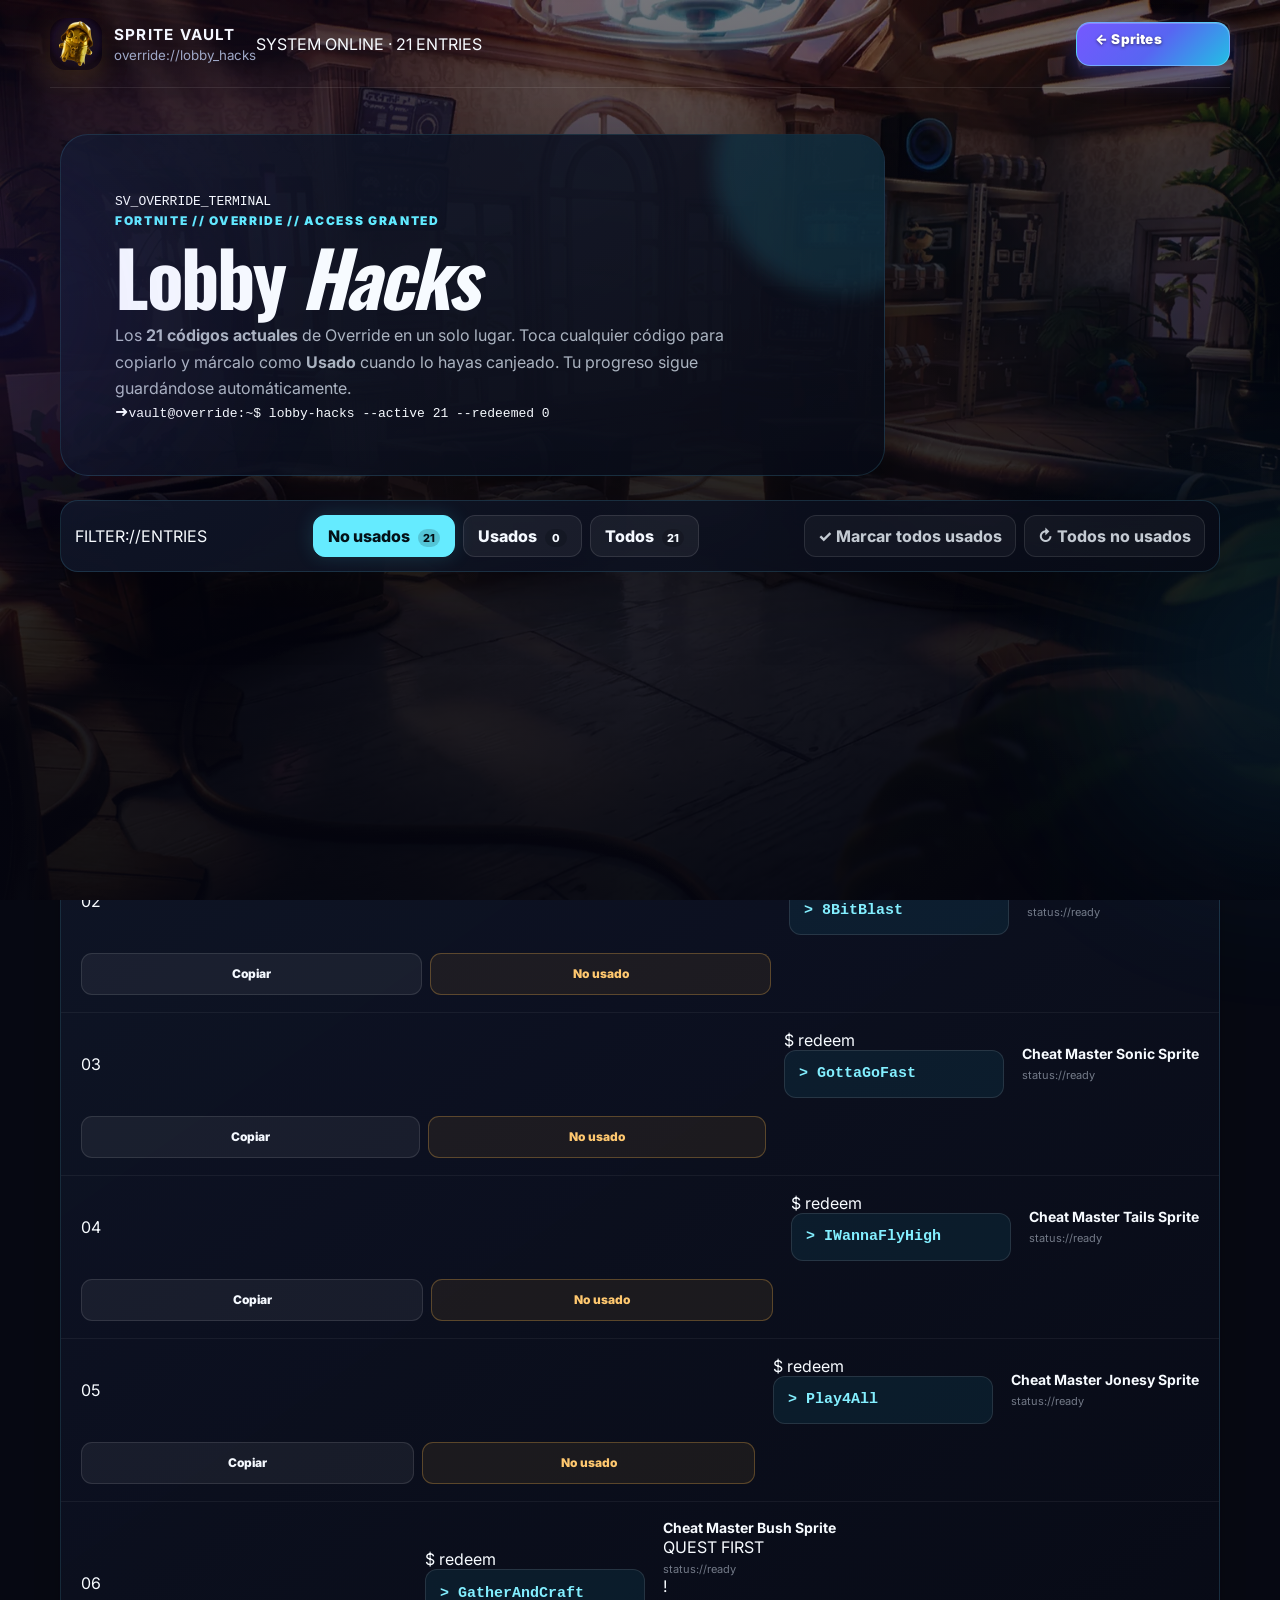
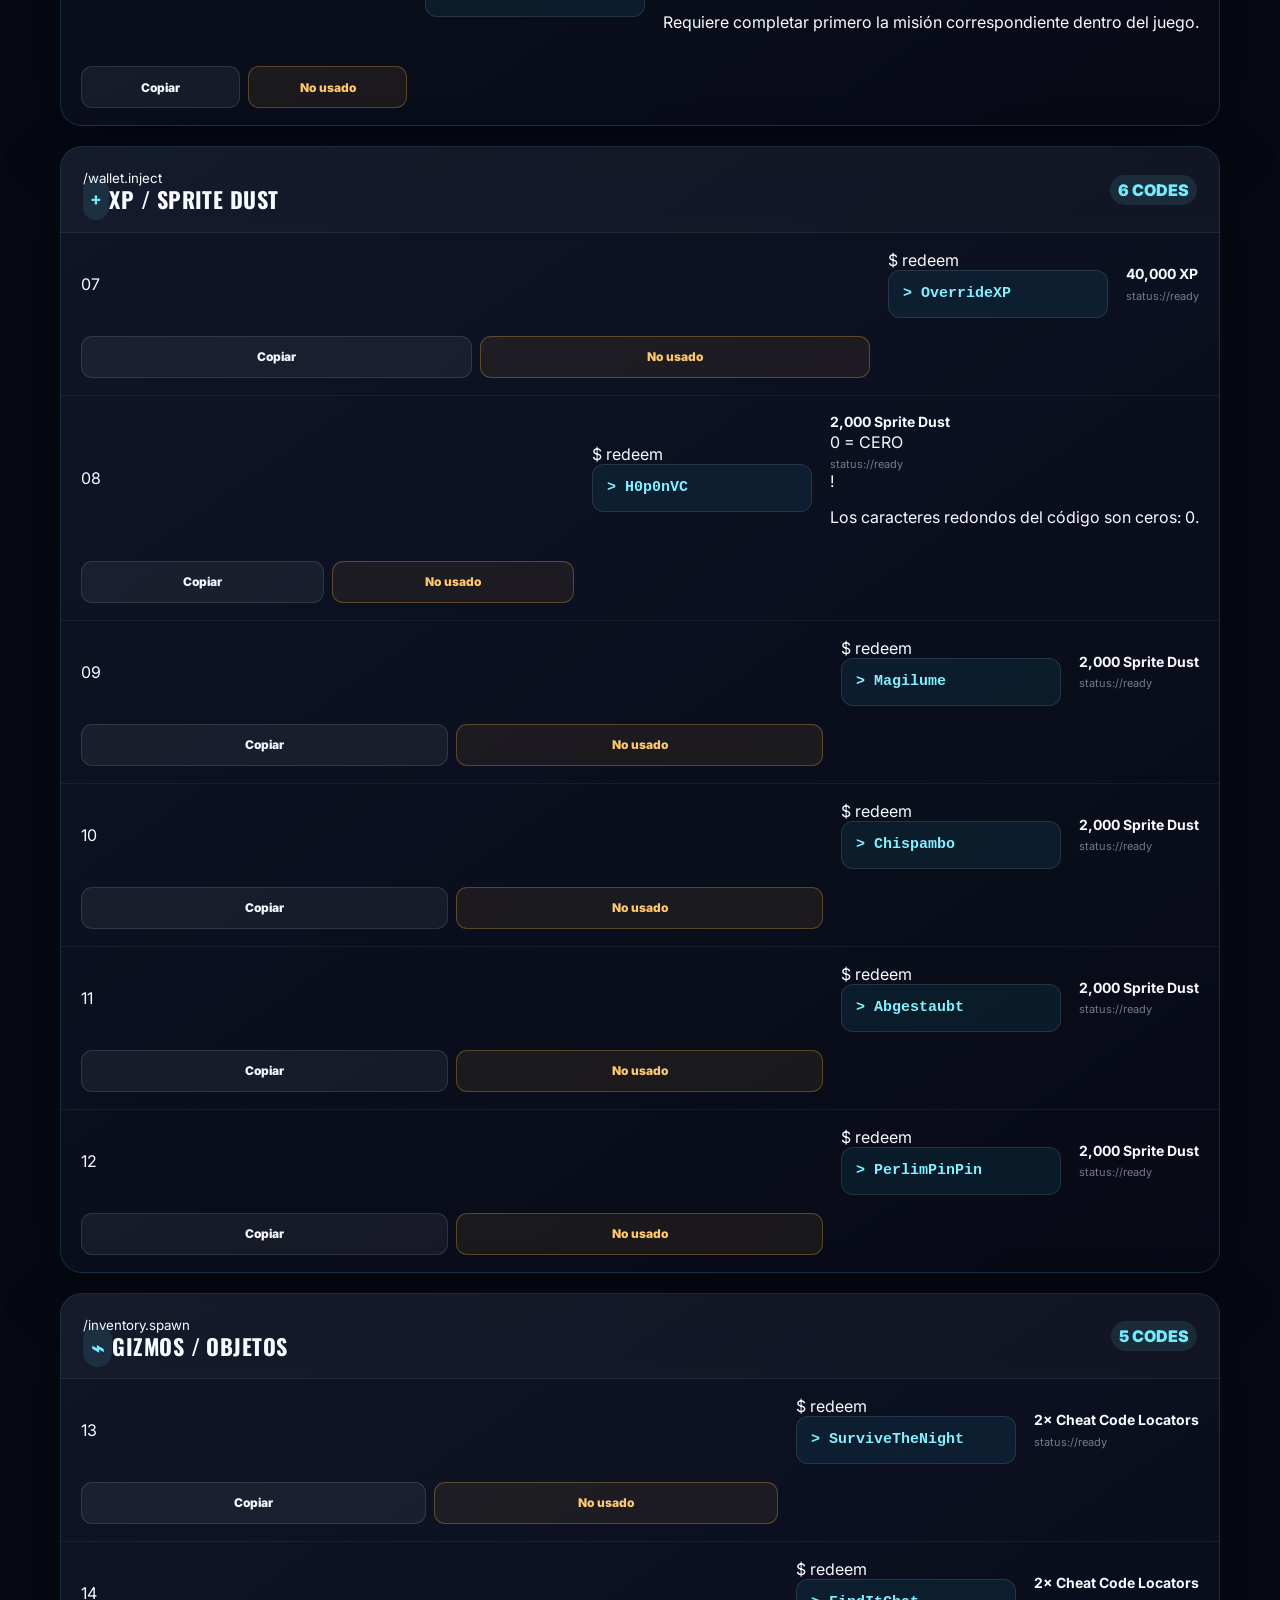
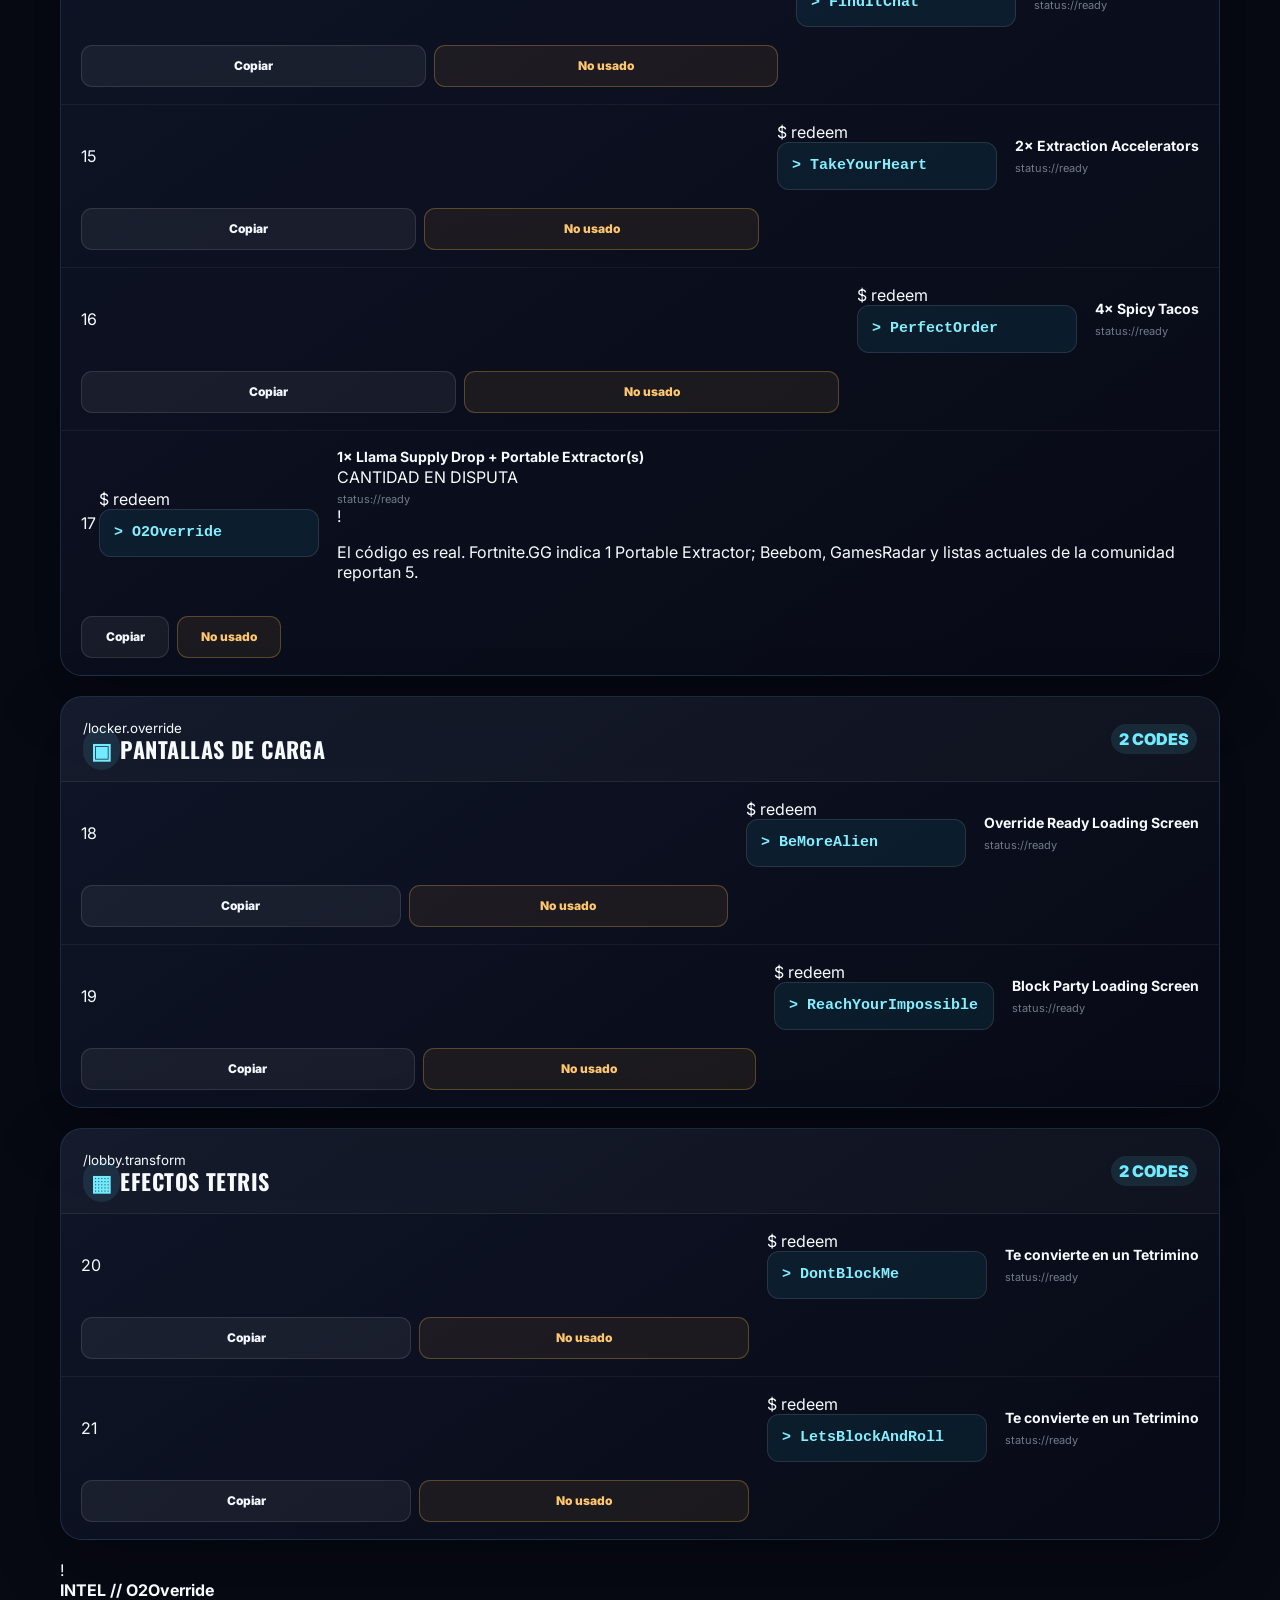
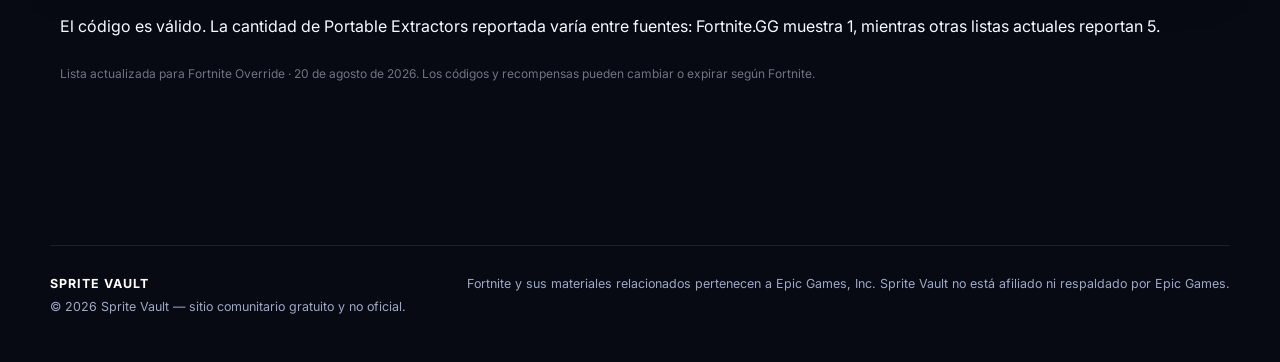
==== commit d85c4c6d: "Redesign Lobby Hacks as Override code terminal" ====
--- a/codes.html
+++ b/codes.html
@@ -3,28 +3,31 @@
 <head>
   <meta charset="UTF-8" />
   <meta name="viewport" content="width=device-width, initial-scale=1.0" />
-  <meta name="theme-color" content="#090b16" />
-  <meta name="description" content="Códigos Lobby Hacks de Fortnite Override en Sprite Vault." />
+  <meta name="theme-color" content="#050a0d" />
+  <meta name="description" content="Los 21 códigos actuales de Fortnite Override Lobby Hacks en Sprite Vault." />
   <title>Lobby Hacks | Sprite Vault</title>
   <link rel="preconnect" href="https://fonts.googleapis.com">
   <link rel="preconnect" href="https://fonts.gstatic.com" crossorigin>
   <link href="https://fonts.googleapis.com/css2?family=Inter:wght@400;500;600;700;800;900&family=Oswald:wght@500;700;900&display=swap" rel="stylesheet">
   <link rel="stylesheet" href="styles.css?v=12.0" />
-  <link rel="stylesheet" href="codes.css?v=12.0" />
+  <link rel="stylesheet" href="codes.css?v=13.6.0" />
 </head>
 <body class="lobby-hacks-page">
   <div class="page-backdrop" aria-hidden="true"></div>
+  <div class="lobby-code-grid" aria-hidden="true"></div>
   <div class="ambient ambient-one"></div>
   <div class="ambient ambient-two"></div>
 
-  <header class="site-header">
+  <header class="site-header lobby-site-header">
     <a class="brand" href="index.html" aria-label="Volver al rastreador de Sprite Vault">
       <span class="brand-mark"><img src="images/sprite-vault-logo.png" alt="" /></span>
       <span>
         <strong>SPRITE VAULT</strong>
-        <small>Lobby Hacks</small>
+        <small>override://lobby_hacks</small>
       </span>
     </a>
+
+    <div class="lobby-system-pill"><i></i><span id="hackSystemStatus">SYSTEM ONLINE · 21 ENTRIES</span></div>
 
     <div class="header-actions">
       <a class="button header-share-button lobby-back-link" href="index.html">← Sprites</a>
@@ -34,28 +37,35 @@
   <main class="lobby-shell">
     <section class="lobby-hero">
       <div class="lobby-hero-copy">
-        <span class="lobby-kicker">FORTNITE · OVERRIDE</span>
-        <h1>Lobby Hacks</h1>
-        <p>Copia los códigos directamente y marca cada uno como <b>Usado</b> o <b>No usado</b>. Tu progreso se guarda automáticamente en este navegador.</p>
+        <div class="terminal-window-bar" aria-hidden="true">
+          <span></span><span></span><span></span>
+          <code>SV_OVERRIDE_TERMINAL</code>
+        </div>
+        <span class="lobby-kicker">FORTNITE // OVERRIDE // ACCESS GRANTED</span>
+        <h1>Lobby <em>Hacks</em></h1>
+        <p>Los <b>21 códigos actuales</b> de Override en un solo lugar. Toca cualquier código para copiarlo y márcalo como <b>Usado</b> cuando lo hayas canjeado. Tu progreso sigue guardándose automáticamente.</p>
+        <div class="lobby-command-line"><span>➜</span><code id="hackCommandLine">vault@override:~$ lobby-hacks --active 21 --redeemed 0</code><b class="terminal-cursor" aria-hidden="true"></b></div>
       </div>
 
       <aside class="lobby-progress-card" aria-label="Progreso de códigos">
-        <span>PROGRESO</span>
-        <strong id="hackProgressText">0 usados de 17</strong>
+        <div class="progress-terminal-label"><span>SESSION.PROGRESS</span><b>LIVE</b></div>
+        <strong id="hackProgressText">0 usados de 21</strong>
         <div class="hack-progress-track"><div class="hack-progress-fill" id="hackProgressFill"></div></div>
         <div class="lobby-mini-stats">
-          <div><b id="hackUnusedCount">17</b><span>No usados</span></div>
+          <div><b id="hackUnusedCount">21</b><span>No usados</span></div>
           <div><b id="hackUsedCount">0</b><span>Usados</span></div>
-          <div><b id="hackTotalCount">17</b><span>Total</span></div>
+          <div><b id="hackTotalCount">21</b><span>Total</span></div>
         </div>
+        <small class="progress-save-note">localStorage://status saved ✓</small>
       </aside>
     </section>
 
     <section class="lobby-toolbar" aria-label="Filtros de códigos">
+      <div class="toolbar-terminal-label"><span>FILTER://ENTRIES</span></div>
       <div class="hack-filter-tabs" id="hackFilters">
-        <button type="button" data-filter="unused">No usados <span id="filterUnusedCount">17</span></button>
+        <button type="button" data-filter="unused">No usados <span id="filterUnusedCount">21</span></button>
         <button type="button" data-filter="used">Usados <span id="filterUsedCount">0</span></button>
-        <button type="button" data-filter="all">Todos <span id="filterAllCount">17</span></button>
+        <button type="button" data-filter="all">Todos <span id="filterAllCount">21</span></button>
       </div>
 
       <div class="hack-bulk-actions">
@@ -66,8 +76,16 @@
 
     <section id="hackList" aria-live="polite"></section>
 
+    <aside class="lobby-intel-note">
+      <span class="intel-icon">!</span>
+      <div>
+        <strong>INTEL // O2Override</strong>
+        <p>El código es válido. La cantidad de Portable Extractors reportada varía entre fuentes: Fortnite.GG muestra 1, mientras otras listas actuales reportan 5.</p>
+      </div>
+    </aside>
+
     <p class="lobby-source-note">
-      Códigos sincronizados con la lista pública de Fortnite Sprites consultada el 20 de agosto de 2026. Las recompensas pueden cambiar o expirar según Fortnite.
+      Lista actualizada para Fortnite Override · 20 de agosto de 2026. Los códigos y recompensas pueden cambiar o expirar según Fortnite.
     </p>
   </main>
 
@@ -79,7 +97,7 @@
     <span>Fortnite y sus materiales relacionados pertenecen a Epic Games, Inc. Sprite Vault no está afiliado ni respaldado por Epic Games.</span>
   </footer>
 
-  <script src="codes-data.js?v=12.0"></script>
-  <script src="codes-app.js?v=12.0"></script>
+  <script src="codes-data.js?v=13.6.0"></script>
+  <script src="codes-app.js?v=13.6.0"></script>
 </body>
 </html>
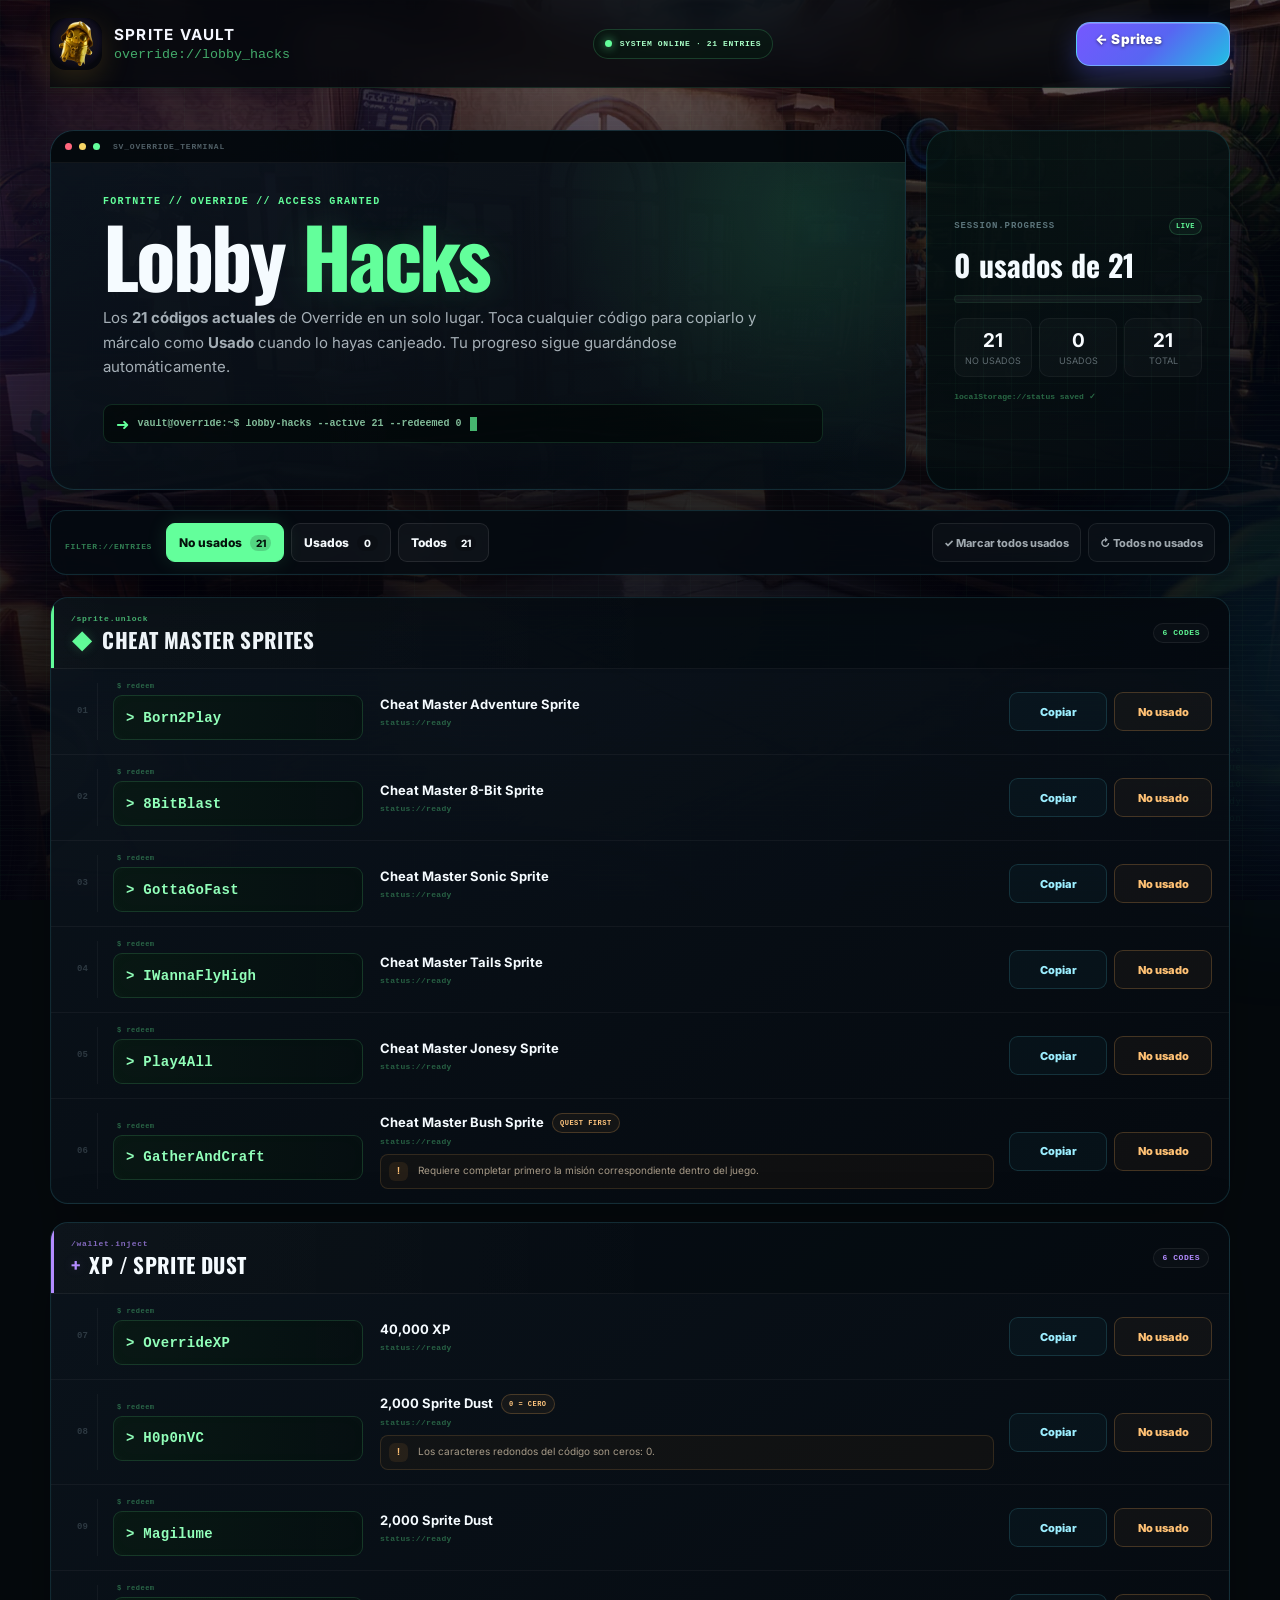
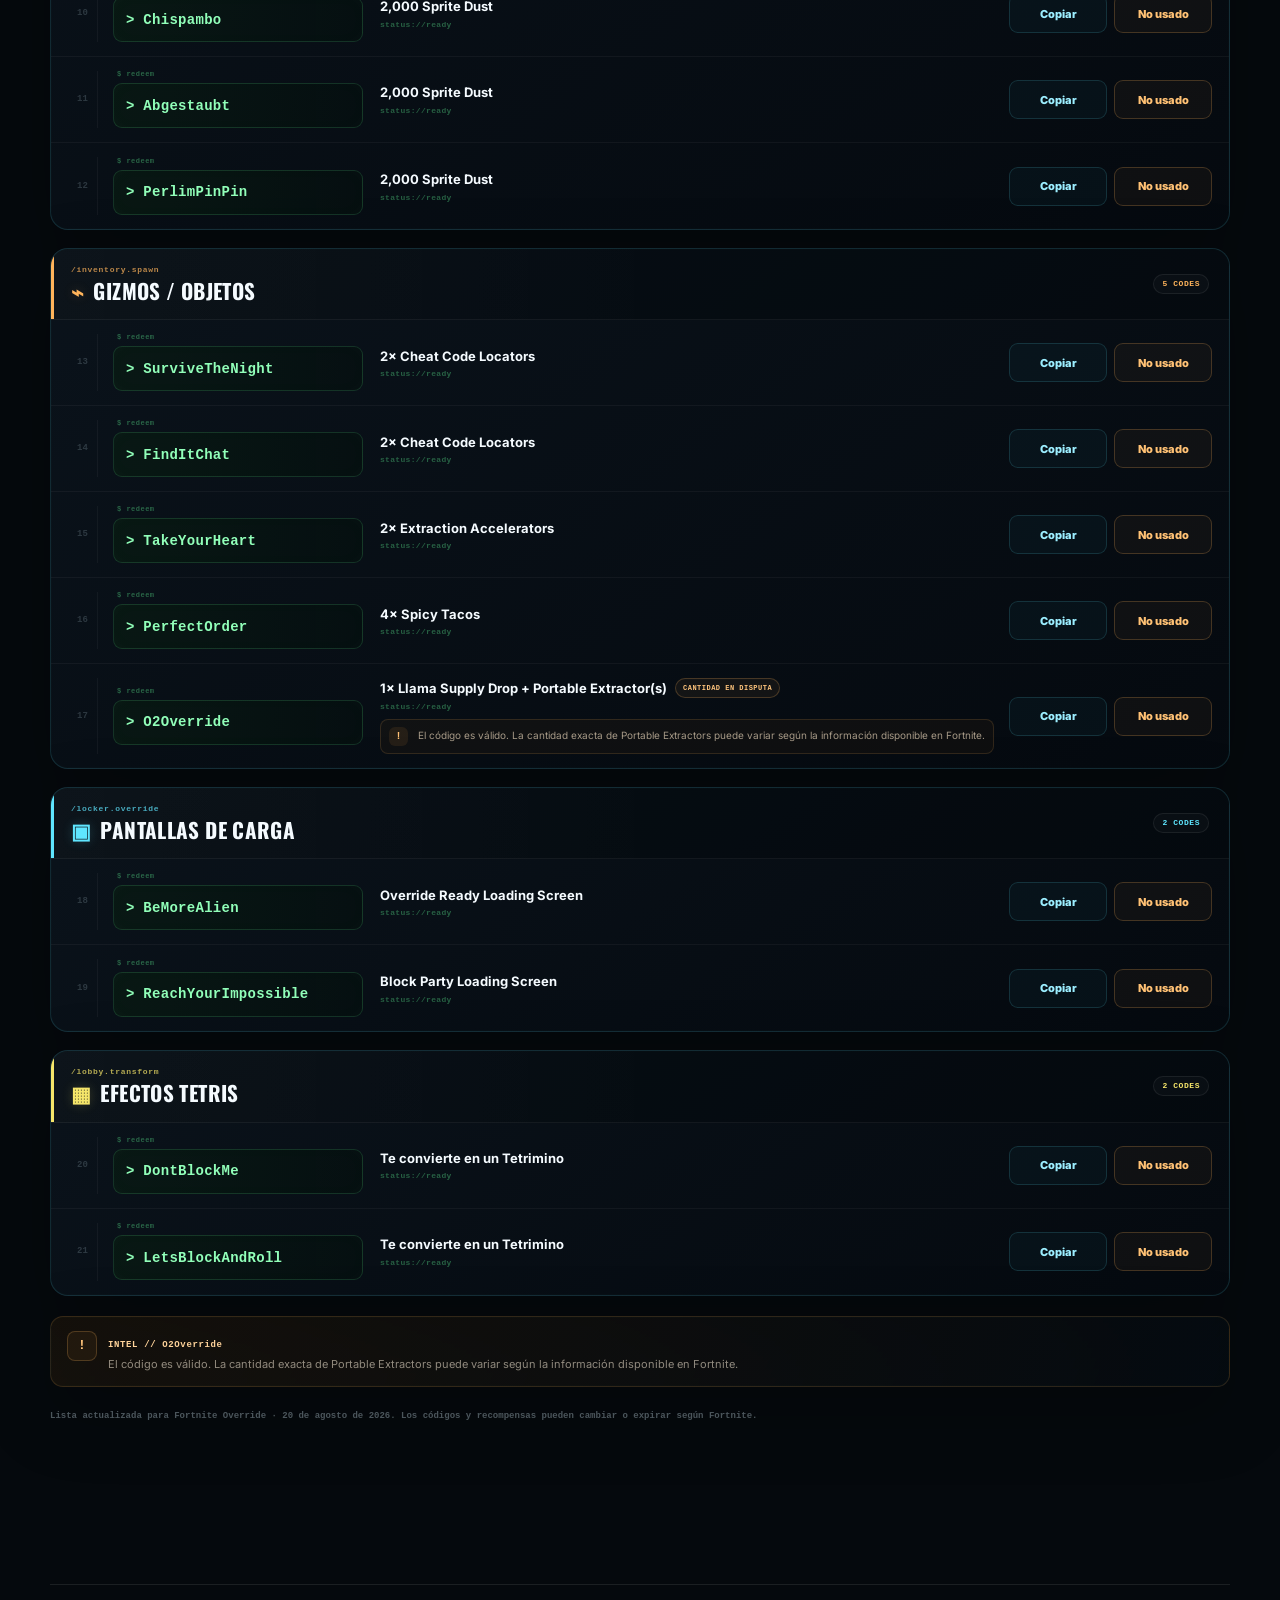
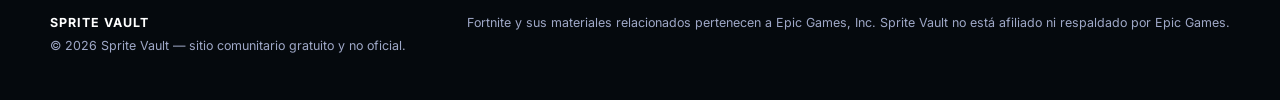
==== commit c4569bf0: "Remove external source mentions from Lobby Hacks" ====
--- a/codes.html
+++ b/codes.html
@@ -80,7 +80,7 @@
       <span class="intel-icon">!</span>
       <div>
         <strong>INTEL // O2Override</strong>
-        <p>El código es válido. La cantidad de Portable Extractors reportada varía entre fuentes: Fortnite.GG muestra 1, mientras otras listas actuales reportan 5.</p>
+        <p>El código es válido. La cantidad exacta de Portable Extractors puede variar según la información disponible en Fortnite.</p>
       </div>
     </aside>
 
@@ -97,7 +97,7 @@
     <span>Fortnite y sus materiales relacionados pertenecen a Epic Games, Inc. Sprite Vault no está afiliado ni respaldado por Epic Games.</span>
   </footer>
 
-  <script src="codes-data.js?v=13.6.0"></script>
+  <script src="codes-data.js?v=13.6.1"></script>
   <script src="codes-app.js?v=13.6.0"></script>
 </body>
 </html>
--- a/codes.css
+++ b/codes.css
@@ -1,349 +1,760 @@
 body.lobby-hacks-page {
-  min-height: 100vh;
-  color: #f7fbff;
+  --hack-green:#63ff9b;
+  --hack-cyan:#5fe6ff;
+  --hack-purple:#b38cff;
+  --hack-orange:#ffb45b;
+  --hack-yellow:#f6e66a;
+  --hack-red:#ff667c;
+  --hack-panel:rgba(6,12,18,.91);
+  --hack-panel-soft:rgba(10,18,27,.84);
+  min-height:100vh;
+  color:#f5fbff;
+  background:#05090d;
+}
+
+body.lobby-hacks-page .page-backdrop::after {
+  content:"";
+  position:fixed;
+  inset:0;
+  pointer-events:none;
+  background:
+    linear-gradient(rgba(84,255,151,.018) 1px,transparent 1px),
+    linear-gradient(90deg,rgba(84,255,151,.018) 1px,transparent 1px),
+    repeating-linear-gradient(180deg,rgba(255,255,255,.010) 0 1px,transparent 1px 5px);
+  background-size:46px 46px,46px 46px,100% 5px;
+  mix-blend-mode:screen;
+}
+
+.lobby-code-grid {
+  position:fixed;
+  inset:0;
+  z-index:0;
+  pointer-events:none;
+  overflow:hidden;
+  opacity:.32;
+}
+
+.lobby-code-grid::before,
+.lobby-code-grid::after {
+  position:absolute;
+  color:rgba(99,255,155,.12);
+  font:700 9px/1.9 ui-monospace,SFMono-Regular,Menlo,Consolas,monospace;
+  white-space:pre;
+  letter-spacing:.08em;
+  text-shadow:0 0 10px rgba(99,255,155,.08);
+}
+
+.lobby-code-grid::before {
+  content:"0101 1010 0011\A SV::OVERRIDE\A ACCESS_GRANTED\A 1100 0110 1011\A LOBBY_HACKS\A 21_ENTRIES";
+  left:2.5vw;
+  top:22vh;
+}
+
+.lobby-code-grid::after {
+  content:"vault://active\A redeem.queue\A 0110 1101 0010\A sync.status=ready\A local.save=on";
+  right:3vw;
+  bottom:8vh;
+  text-align:right;
+}
+
+.lobby-site-header,
+.lobby-shell,
+body.lobby-hacks-page footer {
+  position:relative;
+  z-index:2;
+}
+
+.lobby-site-header {
+  border-bottom-color:rgba(99,255,155,.12)!important;
+  background:rgba(5,9,14,.84)!important;
+  backdrop-filter:blur(18px);
+}
+
+.lobby-site-header .brand small {
+  color:rgba(99,255,155,.66);
+  font-family:ui-monospace,SFMono-Regular,Menlo,Consolas,monospace;
+}
+
+.lobby-system-pill {
+  margin-left:auto;
+  display:inline-flex;
+  align-items:center;
+  gap:8px;
+  min-height:30px;
+  padding:0 11px;
+  border:1px solid rgba(99,255,155,.18);
+  border-radius:999px;
+  background:rgba(7,28,17,.52);
+  color:#a9ffc7;
+  font:800 8px/1 ui-monospace,SFMono-Regular,Menlo,Consolas,monospace;
+  letter-spacing:.08em;
+}
+
+.lobby-system-pill i {
+  width:7px;
+  height:7px;
+  border-radius:50%;
+  background:var(--hack-green);
+  box-shadow:0 0 10px rgba(99,255,155,.8);
+  animation:hackPulse 1.8s ease-in-out infinite;
+}
+
+@keyframes hackPulse {
+  0%,100% { opacity:.55; transform:scale(.86); }
+  50% { opacity:1; transform:scale(1); }
 }
 
 .lobby-shell {
-  width: min(1160px, calc(100% - 32px));
-  margin: 0 auto;
-  padding: 46px 0 80px;
+  width:min(1180px,calc(100% - 32px));
+  margin:0 auto;
+  padding:42px 0 82px;
 }
 
 .lobby-hero {
-  display: grid;
-  grid-template-columns: minmax(0,1.45fr) minmax(260px,.55fr);
-  gap: 22px;
-  align-items: stretch;
-  margin-bottom: 24px;
+  display:grid;
+  grid-template-columns:minmax(0,1.55fr) minmax(280px,.55fr);
+  gap:20px;
+  align-items:stretch;
+  margin-bottom:20px;
 }
 
 .lobby-hero-copy,
 .lobby-progress-card,
 .lobby-toolbar,
-.hack-category {
-  border: 1px solid rgba(103,222,255,.15);
-  background: linear-gradient(145deg,rgba(17,23,42,.88),rgba(8,11,22,.92));
-  box-shadow: 0 22px 70px rgba(0,0,0,.24);
+.hack-category,
+.lobby-intel-note {
+  border:1px solid rgba(95,230,255,.14);
+  background:linear-gradient(145deg,rgba(11,20,29,.93),rgba(5,10,16,.94));
+  box-shadow:0 24px 70px rgba(0,0,0,.26),inset 0 0 0 1px rgba(99,255,155,.012);
 }
 
 .lobby-hero-copy {
-  padding: clamp(28px,5vw,54px);
-  border-radius: 28px;
-  overflow: hidden;
-  position: relative;
-}
-
-.lobby-hero-copy::after {
-  content: "";
-  position: absolute;
-  width: 260px;
-  height: 260px;
-  right: -90px;
-  top: -100px;
-  border-radius: 50%;
-  background: rgba(55,221,255,.12);
-  filter: blur(10px);
-  pointer-events: none;
+  position:relative;
+  overflow:hidden;
+  padding:0 clamp(26px,4.6vw,52px) clamp(30px,4vw,46px);
+  border-radius:24px;
+}
+
+.lobby-hero-copy::before {
+  content:"";
+  position:absolute;
+  inset:31px 0 0;
+  pointer-events:none;
+  background:
+    radial-gradient(circle at 88% 14%,rgba(78,255,155,.13),transparent 32%),
+    linear-gradient(110deg,transparent 55%,rgba(82,238,255,.025));
+}
+
+.terminal-window-bar {
+  height:32px;
+  margin:0 calc(clamp(26px,4.6vw,52px) * -1) 25px;
+  padding:0 14px;
+  display:flex;
+  align-items:center;
+  gap:7px;
+  border-bottom:1px solid rgba(255,255,255,.06);
+  background:rgba(2,6,9,.72);
+}
+
+.terminal-window-bar span {
+  width:7px;
+  height:7px;
+  border-radius:50%;
+  background:rgba(255,255,255,.17);
+}
+
+.terminal-window-bar span:first-child { background:#ff667c; }
+.terminal-window-bar span:nth-child(2) { background:#f6d565; }
+.terminal-window-bar span:nth-child(3) { background:#63ff9b; }
+
+.terminal-window-bar code {
+  margin-left:6px;
+  color:rgba(169,196,208,.46);
+  font:700 8px/1 ui-monospace,SFMono-Regular,Menlo,Consolas,monospace;
+  letter-spacing:.10em;
 }
 
 .lobby-kicker {
-  display: inline-flex;
-  margin-bottom: 12px;
-  color: #61eaff;
-  font-size: 12px;
-  font-weight: 900;
-  letter-spacing: .14em;
+  position:relative;
+  display:inline-flex;
+  margin-bottom:12px;
+  color:var(--hack-green);
+  font:900 10px/1 ui-monospace,SFMono-Regular,Menlo,Consolas,monospace;
+  letter-spacing:.13em;
 }
 
 .lobby-hero h1 {
-  margin: 0 0 10px;
-  font: 900 clamp(42px,7vw,76px)/.95 Oswald,Inter,sans-serif;
-  letter-spacing: -.03em;
+  position:relative;
+  margin:0 0 13px;
+  font:900 clamp(48px,7vw,82px)/.9 Oswald,Inter,sans-serif;
+  letter-spacing:-.035em;
+}
+
+.lobby-hero h1 em {
+  color:var(--hack-green);
+  font-style:normal;
+  text-shadow:0 0 34px rgba(99,255,155,.13);
 }
 
 .lobby-hero p {
-  max-width: 650px;
-  margin: 0;
-  color: rgba(232,242,255,.72);
-  font-size: 16px;
-  line-height: 1.65;
-}
+  position:relative;
+  max-width:690px;
+  margin:0;
+  color:rgba(231,242,249,.70);
+  font-size:15px;
+  line-height:1.65;
+}
+
+.lobby-command-line {
+  position:relative;
+  display:flex;
+  align-items:center;
+  gap:8px;
+  max-width:720px;
+  min-height:39px;
+  margin-top:24px;
+  padding:0 12px;
+  border:1px solid rgba(99,255,155,.14);
+  border-radius:9px;
+  background:rgba(1,8,5,.62);
+  overflow:hidden;
+}
+
+.lobby-command-line > span {
+  color:var(--hack-green);
+  font-weight:900;
+}
+
+.lobby-command-line code {
+  min-width:0;
+  overflow:hidden;
+  text-overflow:ellipsis;
+  white-space:nowrap;
+  color:rgba(178,255,206,.72);
+  font:750 10px/1 ui-monospace,SFMono-Regular,Menlo,Consolas,monospace;
+}
+
+.terminal-cursor {
+  width:7px;
+  height:14px;
+  margin-left:1px;
+  background:var(--hack-green);
+  opacity:.7;
+  animation:cursorBlink 1s steps(1,end) infinite;
+}
+
+@keyframes cursorBlink { 50% { opacity:0; } }
 
 .lobby-progress-card {
-  border-radius: 28px;
-  padding: 30px;
-  display: flex;
-  flex-direction: column;
-  justify-content: center;
-  gap: 16px;
-}
-
-.lobby-progress-card > span {
-  color: rgba(231,241,255,.62);
-  font-size: 12px;
-  font-weight: 800;
-  letter-spacing: .1em;
-  text-transform: uppercase;
-}
-
-.lobby-progress-card strong {
-  font: 900 30px/1 Oswald,Inter,sans-serif;
+  border-radius:24px;
+  padding:27px;
+  display:flex;
+  flex-direction:column;
+  justify-content:center;
+  gap:15px;
+  background:
+    linear-gradient(rgba(99,255,155,.023) 1px,transparent 1px),
+    linear-gradient(90deg,rgba(99,255,155,.023) 1px,transparent 1px),
+    linear-gradient(145deg,rgba(7,20,19,.93),rgba(5,10,16,.96));
+  background-size:28px 28px,28px 28px,auto;
+}
+
+.progress-terminal-label {
+  display:flex;
+  align-items:center;
+  justify-content:space-between;
+  gap:10px;
+}
+
+.progress-terminal-label span {
+  color:rgba(162,199,210,.55);
+  font:800 9px/1 ui-monospace,SFMono-Regular,Menlo,Consolas,monospace;
+  letter-spacing:.1em;
+}
+
+.progress-terminal-label b {
+  padding:4px 6px;
+  border:1px solid rgba(99,255,155,.18);
+  border-radius:999px;
+  color:var(--hack-green);
+  background:rgba(99,255,155,.05);
+  font:900 7px/1 ui-monospace,SFMono-Regular,Menlo,Consolas,monospace;
+  letter-spacing:.08em;
+}
+
+.lobby-progress-card > strong {
+  font:900 30px/1 Oswald,Inter,sans-serif;
 }
 
 .hack-progress-track {
-  height: 9px;
-  overflow: hidden;
-  border-radius: 999px;
-  background: rgba(255,255,255,.08);
+  height:8px;
+  overflow:hidden;
+  border-radius:999px;
+  border:1px solid rgba(99,255,155,.08);
+  background:rgba(255,255,255,.045);
 }
 
 .hack-progress-fill {
-  width: 0;
-  height: 100%;
-  border-radius: inherit;
-  background: linear-gradient(90deg,#41e8ff,#9d7aff);
-  transition: width .25s ease;
+  width:0;
+  height:100%;
+  border-radius:inherit;
+  background:linear-gradient(90deg,#54dfef,#63ff9b);
+  box-shadow:0 0 18px rgba(99,255,155,.25);
+  transition:width .25s ease;
 }
 
 .lobby-mini-stats {
-  display: grid;
-  grid-template-columns: repeat(3,1fr);
-  gap: 8px;
+  display:grid;
+  grid-template-columns:repeat(3,1fr);
+  gap:7px;
 }
 
 .lobby-mini-stats div {
-  padding: 11px 8px;
-  border-radius: 12px;
-  text-align: center;
-  background: rgba(255,255,255,.045);
+  padding:10px 7px;
+  border:1px solid rgba(255,255,255,.045);
+  border-radius:10px;
+  text-align:center;
+  background:rgba(255,255,255,.025);
 }
 
 .lobby-mini-stats b,
-.lobby-mini-stats span {
-  display: block;
-}
-
-.lobby-mini-stats b { font-size: 20px; }
-.lobby-mini-stats span { margin-top: 3px; color: rgba(231,241,255,.56); font-size: 10px; text-transform: uppercase; }
+.lobby-mini-stats span { display:block; }
+.lobby-mini-stats b { color:#f8fcff; font-size:19px; }
+.lobby-mini-stats span { margin-top:3px; color:rgba(197,215,224,.45); font-size:9px; text-transform:uppercase; }
+
+.progress-save-note {
+  color:rgba(99,255,155,.38);
+  font:700 8px/1.2 ui-monospace,SFMono-Regular,Menlo,Consolas,monospace;
+}
 
 .lobby-toolbar {
-  position: sticky;
-  top: 12px;
-  z-index: 20;
-  display: flex;
-  gap: 14px;
-  justify-content: space-between;
-  align-items: center;
-  margin-bottom: 28px;
-  padding: 14px;
-  border-radius: 18px;
-  backdrop-filter: blur(18px);
+  position:sticky;
+  top:10px;
+  z-index:30;
+  display:grid;
+  grid-template-columns:auto minmax(0,1fr) auto;
+  gap:14px;
+  align-items:center;
+  margin-bottom:22px;
+  padding:12px 14px;
+  border-radius:16px;
+  background:rgba(5,11,17,.89);
+  backdrop-filter:blur(19px);
+}
+
+.toolbar-terminal-label span {
+  color:rgba(99,255,155,.48);
+  font:800 8px/1 ui-monospace,SFMono-Regular,Menlo,Consolas,monospace;
+  letter-spacing:.08em;
 }
 
 .hack-filter-tabs,
 .hack-bulk-actions {
-  display: flex;
-  flex-wrap: wrap;
-  gap: 8px;
+  display:flex;
+  flex-wrap:wrap;
+  gap:7px;
 }
 
 .hack-filter-tabs button,
 .hack-bulk-actions button,
 .hack-action,
 .hack-code {
-  appearance: none;
-  border: 1px solid rgba(255,255,255,.11);
-  background: rgba(255,255,255,.055);
-  color: #f5f9ff;
-  font: inherit;
-  cursor: pointer;
+  appearance:none;
+  border:1px solid rgba(255,255,255,.09);
+  background:rgba(255,255,255,.035);
+  color:#f4f9fc;
+  font:inherit;
+  cursor:pointer;
 }
 
 .hack-filter-tabs button {
-  min-height: 42px;
-  padding: 0 14px;
-  border-radius: 12px;
-  font-weight: 800;
+  min-height:39px;
+  padding:0 12px;
+  border-radius:9px;
+  font-size:12px;
+  font-weight:800;
 }
 
 .hack-filter-tabs button.active {
-  color: #041117;
-  border-color: #65ebff;
-  background: #65ebff;
-  box-shadow: 0 0 20px rgba(61,224,255,.16);
+  color:#04120b;
+  border-color:var(--hack-green);
+  background:var(--hack-green);
+  box-shadow:0 0 20px rgba(99,255,155,.13);
 }
 
 .hack-filter-tabs button span {
-  display: inline-flex;
-  min-width: 22px;
-  justify-content: center;
-  margin-left: 5px;
-  padding: 2px 5px;
-  border-radius: 999px;
-  background: rgba(0,0,0,.16);
-  font-size: 11px;
-}
+  display:inline-flex;
+  min-width:21px;
+  justify-content:center;
+  margin-left:5px;
+  padding:2px 5px;
+  border-radius:999px;
+  background:rgba(0,0,0,.16);
+  font-size:10px;
+}
+
+.hack-bulk-actions { justify-content:flex-end; }
 
 .hack-bulk-actions button {
-  min-height: 42px;
-  padding: 0 13px;
-  border: 1px solid rgba(255,255,255,.1);
-  border-radius: 12px;
-  background: rgba(255,255,255,.04);
-  color: rgba(240,247,255,.8);
-  font-weight: 750;
-  cursor: pointer;
+  min-height:39px;
+  padding:0 11px;
+  border:1px solid rgba(255,255,255,.08);
+  border-radius:9px;
+  background:rgba(255,255,255,.025);
+  color:rgba(231,241,247,.68);
+  font-size:11px;
+  font-weight:760;
+  cursor:pointer;
 }
 
 .hack-bulk-actions button:hover,
 .hack-action:hover,
-.hack-code:hover { border-color: rgba(99,232,255,.48); }
+.hack-code:hover {
+  border-color:rgba(99,255,155,.34);
+}
 
 .hack-category {
-  overflow: hidden;
-  margin-bottom: 20px;
-  border-radius: 22px;
-}
+  --cat:var(--hack-cyan);
+  overflow:hidden;
+  margin-bottom:18px;
+  border-radius:18px;
+}
+
+.hack-category.tone-green { --cat:var(--hack-green); }
+.hack-category.tone-purple { --cat:var(--hack-purple); }
+.hack-category.tone-orange { --cat:var(--hack-orange); }
+.hack-category.tone-cyan { --cat:var(--hack-cyan); }
+.hack-category.tone-yellow { --cat:var(--hack-yellow); }
 
 .hack-category-heading {
-  display: flex;
-  align-items: center;
-  justify-content: space-between;
-  gap: 16px;
-  padding: 20px 22px;
-  border-bottom: 1px solid rgba(255,255,255,.07);
-  background: rgba(255,255,255,.025);
+  display:flex;
+  align-items:center;
+  justify-content:space-between;
+  gap:16px;
+  padding:17px 20px;
+  border-bottom:1px solid rgba(255,255,255,.055);
+  background:
+    linear-gradient(90deg,rgba(255,255,255,.025),transparent 54%),
+    rgba(2,7,11,.35);
+  box-shadow:inset 3px 0 0 var(--cat);
+}
+
+.hack-category-copy small {
+  display:block;
+  margin-bottom:5px;
+  color:color-mix(in srgb,var(--cat) 72%,transparent);
+  font:800 8px/1 ui-monospace,SFMono-Regular,Menlo,Consolas,monospace;
+  letter-spacing:.09em;
 }
 
 .hack-category-heading h2 {
-  margin: 0;
-  font: 800 22px/1.1 Oswald,Inter,sans-serif;
-  letter-spacing: .02em;
-  text-transform: uppercase;
-}
-
-.hack-category-heading span {
-  min-width: 32px;
-  padding: 5px 8px;
-  border-radius: 999px;
-  background: rgba(98,233,255,.1);
-  color: #73ebff;
-  text-align: center;
-  font-weight: 900;
+  display:flex;
+  align-items:center;
+  gap:9px;
+  margin:0;
+  font:800 21px/1.1 Oswald,Inter,sans-serif;
+  letter-spacing:.018em;
+  text-transform:uppercase;
+}
+
+.hack-category-heading h2 span {
+  color:var(--cat);
+  text-shadow:0 0 12px color-mix(in srgb,var(--cat) 20%,transparent);
+}
+
+.hack-category-count {
+  flex:0 0 auto;
+  padding:5px 8px;
+  border:1px solid rgba(255,255,255,.07);
+  border-radius:999px;
+  color:var(--cat);
+  background:rgba(255,255,255,.025);
+  font:900 8px/1 ui-monospace,SFMono-Regular,Menlo,Consolas,monospace;
+  letter-spacing:.07em;
 }
 
 .hack-row {
-  display: grid;
-  grid-template-columns: minmax(0,1fr) auto;
-  gap: 18px;
-  align-items: center;
-  padding: 17px 20px;
-  border-bottom: 1px solid rgba(255,255,255,.055);
-  transition: opacity .2s ease,background .2s ease;
-}
-
-.hack-row:last-child { border-bottom: 0; }
-.hack-row.is-used { background: rgba(70,255,189,.025); }
+  position:relative;
+  display:grid;
+  grid-template-columns:30px minmax(0,1fr) auto;
+  gap:15px;
+  align-items:center;
+  min-height:86px;
+  padding:14px 17px;
+  border-bottom:1px solid rgba(255,255,255,.045);
+  transition:background .18s ease,opacity .18s ease;
+}
+
+.hack-row:last-child { border-bottom:0; }
+.hack-row:hover { background:rgba(99,255,155,.018); }
+.hack-row.is-used { background:rgba(99,255,155,.022); }
+.hack-row.is-used .hack-code { opacity:.66; }
+
+.hack-line-number {
+  align-self:stretch;
+  display:flex;
+  align-items:center;
+  justify-content:center;
+  border-right:1px solid rgba(255,255,255,.045);
+  color:rgba(141,163,174,.28);
+  font:800 9px/1 ui-monospace,SFMono-Regular,Menlo,Consolas,monospace;
+}
 
 .hack-main {
-  display: grid;
-  grid-template-columns: minmax(150px,220px) minmax(0,1fr);
-  gap: 18px;
-  align-items: center;
+  min-width:0;
+  display:grid;
+  grid-template-columns:minmax(185px,250px) minmax(0,1fr);
+  gap:17px;
+  align-items:center;
+}
+
+.hack-code-wrap {
+  min-width:0;
+}
+
+.hack-prompt {
+  display:block;
+  margin:0 0 5px 4px;
+  color:rgba(99,255,155,.36);
+  font:750 7px/1 ui-monospace,SFMono-Regular,Menlo,Consolas,monospace;
+  letter-spacing:.07em;
 }
 
 .hack-code {
-  width: 100%;
-  min-height: 48px;
-  padding: 0 14px;
-  border-radius: 12px;
-  background: rgba(32,213,255,.075);
-  color: #83efff;
-  font-family: ui-monospace,SFMono-Regular,Menlo,Consolas,monospace;
-  font-size: 15px;
-  font-weight: 900;
-  text-align: left;
-  overflow-wrap: anywhere;
+  width:100%;
+  min-height:45px;
+  padding:0 12px;
+  border-radius:9px;
+  border-color:rgba(99,255,155,.15);
+  background:
+    linear-gradient(90deg,rgba(99,255,155,.055),rgba(95,230,255,.022)),
+    rgba(2,9,7,.66);
+  color:#91ffb9;
+  font-family:ui-monospace,SFMono-Regular,Menlo,Consolas,monospace;
+  font-size:14px;
+  font-weight:900;
+  letter-spacing:.02em;
+  text-align:left;
+  overflow-wrap:anywhere;
+  box-shadow:inset 0 0 18px rgba(99,255,155,.016);
 }
 
 .hack-code.is-copied,
 .hack-copy.is-copied {
-  color: #061912;
-  background: #70f0bd;
-  border-color: #70f0bd;
-}
-
-.hack-reward strong,
-.hack-reward small { display: block; }
-.hack-reward strong { font-size: 14px; line-height: 1.35; }
-.hack-reward small { margin-top: 5px; color: rgba(230,240,255,.48); font-size: 11px; }
+  color:#06150d!important;
+  background:#70f0bd!important;
+  border-color:#70f0bd!important;
+}
+
+.hack-reward { min-width:0; }
+
+.hack-reward-top {
+  display:flex;
+  align-items:center;
+  flex-wrap:wrap;
+  gap:8px;
+}
+
+.hack-reward strong {
+  font-size:13px;
+  line-height:1.35;
+}
+
+.hack-flag {
+  display:inline-flex;
+  align-items:center;
+  min-height:20px;
+  padding:0 7px;
+  border:1px solid rgba(255,180,91,.22);
+  border-radius:999px;
+  background:rgba(255,166,71,.055);
+  color:#ffc57d;
+  font:900 7px/1 ui-monospace,SFMono-Regular,Menlo,Consolas,monospace;
+  letter-spacing:.07em;
+}
+
+.hack-meta {
+  display:block;
+  margin-top:5px;
+  color:rgba(99,255,155,.34);
+  font:700 8px/1 ui-monospace,SFMono-Regular,Menlo,Consolas,monospace;
+  letter-spacing:.04em;
+}
+
+.hack-note {
+  display:grid;
+  grid-template-columns:22px minmax(0,1fr);
+  gap:7px;
+  align-items:start;
+  margin-top:8px;
+  padding:7px 8px;
+  border:1px solid rgba(255,180,91,.14);
+  border-radius:8px;
+  background:rgba(100,57,12,.10);
+}
+
+.hack-note > span {
+  width:19px;
+  height:19px;
+  display:grid;
+  place-items:center;
+  border-radius:6px;
+  background:rgba(255,170,67,.09);
+  color:#ffc174;
+  font:900 10px/1 ui-monospace,SFMono-Regular,Menlo,Consolas,monospace;
+}
+
+.hack-note p {
+  margin:1px 0 0;
+  color:rgba(237,218,190,.68);
+  font-size:10px;
+  line-height:1.45;
+}
 
 .hack-actions {
-  display: grid;
-  grid-template-columns: minmax(88px,1fr) minmax(104px,1fr);
-  gap: 8px;
+  display:grid;
+  grid-template-columns:minmax(76px,1fr) minmax(98px,1fr);
+  gap:7px;
 }
 
 .hack-action {
-  min-height: 42px;
-  padding: 0 12px;
-  border-radius: 11px;
-  font-size: 12px;
-  font-weight: 850;
+  min-height:39px;
+  padding:0 10px;
+  border-radius:9px;
+  font-size:11px;
+  font-weight:850;
+}
+
+.hack-copy {
+  color:#9ceeff;
+  border-color:rgba(95,230,255,.15);
+  background:rgba(61,198,226,.04);
 }
 
 .hack-state.unused {
-  border-color: rgba(255,185,76,.28);
-  color: #ffc86f;
-  background: rgba(255,177,67,.07);
+  border-color:rgba(255,180,91,.22);
+  color:#ffc174;
+  background:rgba(255,166,67,.045);
 }
 
 .hack-state.used {
-  border-color: rgba(83,235,180,.3);
-  color: #7af0c4;
-  background: rgba(67,225,167,.08);
+  border-color:rgba(99,255,155,.24);
+  color:#82f6ae;
+  background:rgba(67,225,167,.055);
 }
 
 .hack-empty {
-  display: grid;
-  justify-items: center;
-  gap: 8px;
-  padding: 70px 20px;
-  border: 1px dashed rgba(107,227,255,.2);
-  border-radius: 20px;
-  color: rgba(235,243,255,.58);
-  text-align: center;
-}
-
-.hack-empty strong { color: #fff; font-size: 20px; }
+  display:grid;
+  justify-items:center;
+  gap:8px;
+  padding:65px 20px;
+  border:1px dashed rgba(99,255,155,.18);
+  border-radius:18px;
+  background:rgba(4,12,9,.38);
+  color:rgba(226,240,233,.54);
+  text-align:center;
+}
+
+.hack-empty strong {
+  color:var(--hack-green);
+  font:900 19px/1 Oswald,Inter,sans-serif;
+  letter-spacing:.04em;
+}
+
+.lobby-intel-note {
+  display:grid;
+  grid-template-columns:auto minmax(0,1fr);
+  gap:11px;
+  align-items:start;
+  margin-top:20px;
+  padding:14px 16px;
+  border-radius:13px;
+  border-color:rgba(255,180,91,.15);
+  background:linear-gradient(110deg,rgba(91,52,7,.18),rgba(5,11,17,.86));
+}
+
+.intel-icon {
+  width:30px;
+  height:30px;
+  display:grid;
+  place-items:center;
+  border:1px solid rgba(255,180,91,.22);
+  border-radius:8px;
+  color:#ffc47b;
+  background:rgba(255,166,67,.06);
+  font:900 13px/1 ui-monospace,SFMono-Regular,Menlo,Consolas,monospace;
+}
+
+.lobby-intel-note strong {
+  color:#ffd49b;
+  font:900 9px/1 ui-monospace,SFMono-Regular,Menlo,Consolas,monospace;
+  letter-spacing:.07em;
+}
+
+.lobby-intel-note p {
+  margin:5px 0 0;
+  color:rgba(232,220,202,.60);
+  font-size:11px;
+  line-height:1.5;
+}
 
 .lobby-source-note {
-  margin-top: 28px;
-  color: rgba(229,238,255,.47);
-  font-size: 12px;
-  line-height: 1.6;
-}
-
-.lobby-source-note a { color: #68eaff; }
-
-.lobby-back-link { text-decoration: none; }
-
-@media (max-width: 850px) {
-  .lobby-hero { grid-template-columns: 1fr; }
-  .lobby-toolbar { position: static; align-items: stretch; flex-direction: column; }
-  .hack-filter-tabs { display: grid; grid-template-columns: repeat(3,1fr); }
-  .hack-filter-tabs button { padding: 0 8px; }
-}
-
-@media (max-width: 650px) {
-  .lobby-shell { width: min(100% - 20px,1160px); padding-top: 24px; }
-  .lobby-hero-copy,.lobby-progress-card { border-radius: 20px; }
-  .hack-row { grid-template-columns: 1fr; gap: 12px; padding: 15px; }
-  .hack-main { grid-template-columns: 1fr; gap: 10px; }
-  .hack-code { text-align: center; }
-  .hack-actions { grid-template-columns: 1fr 1fr; }
-  .hack-category-heading { padding: 17px; }
-  .hack-filter-tabs { grid-template-columns: 1fr; }
-  .hack-bulk-actions { display: grid; grid-template-columns: 1fr 1fr; }
-  .site-header .header-actions { gap: 7px; }
-}
+  margin-top:22px;
+  color:rgba(183,202,212,.40);
+  font:650 9px/1.6 ui-monospace,SFMono-Regular,Menlo,Consolas,monospace;
+}
+
+.lobby-back-link { text-decoration:none; }
+
+@media (prefers-reduced-motion:reduce) {
+  .lobby-system-pill i,
+  .terminal-cursor { animation:none; }
+}
+
+@media (max-width:900px) {
+  .lobby-system-pill { display:none; }
+  .lobby-hero { grid-template-columns:1fr; }
+  .lobby-toolbar {
+    position:static;
+    grid-template-columns:1fr;
+    align-items:stretch;
+  }
+  .toolbar-terminal-label { display:none; }
+  .hack-filter-tabs { display:grid; grid-template-columns:repeat(3,1fr); }
+  .hack-bulk-actions { justify-content:stretch; }
+  .hack-bulk-actions button { flex:1 1 auto; }
+}
+
+@media (max-width:680px) {
+  .lobby-code-grid { opacity:.20; }
+  .lobby-shell { width:min(100% - 18px,1180px); padding-top:20px; }
+  .lobby-hero-copy,.lobby-progress-card { border-radius:18px; }
+  .terminal-window-bar { margin-bottom:20px; }
+  .lobby-hero h1 { font-size:clamp(43px,15vw,66px); }
+  .lobby-command-line code { font-size:8px; }
+  .hack-row {
+    grid-template-columns:1fr;
+    gap:10px;
+    min-height:0;
+    padding:13px;
+  }
+  .hack-line-number { display:none; }
+  .hack-main { grid-template-columns:1fr; gap:9px; }
+  .hack-code { min-height:46px; text-align:center; }
+  .hack-prompt { text-align:center; }
+  .hack-actions { grid-template-columns:1fr 1fr; }
+  .hack-category-heading { padding:14px; }
+  .hack-category-heading h2 { font-size:18px; }
+  .hack-filter-tabs { grid-template-columns:1fr; }
+  .hack-bulk-actions { display:grid; grid-template-columns:1fr 1fr; }
+  .lobby-intel-note { padding:12px; }
+}
+
+@media (max-width:420px) {
+  .lobby-shell { width:calc(100% - 12px); }
+  .lobby-hero-copy { padding-left:18px; padding-right:18px; }
+  .terminal-window-bar { margin-left:-18px; margin-right:-18px; }
+  .lobby-progress-card { padding:20px; }
+  .hack-bulk-actions { grid-template-columns:1fr; }
+  .hack-actions { gap:6px; }
+}
